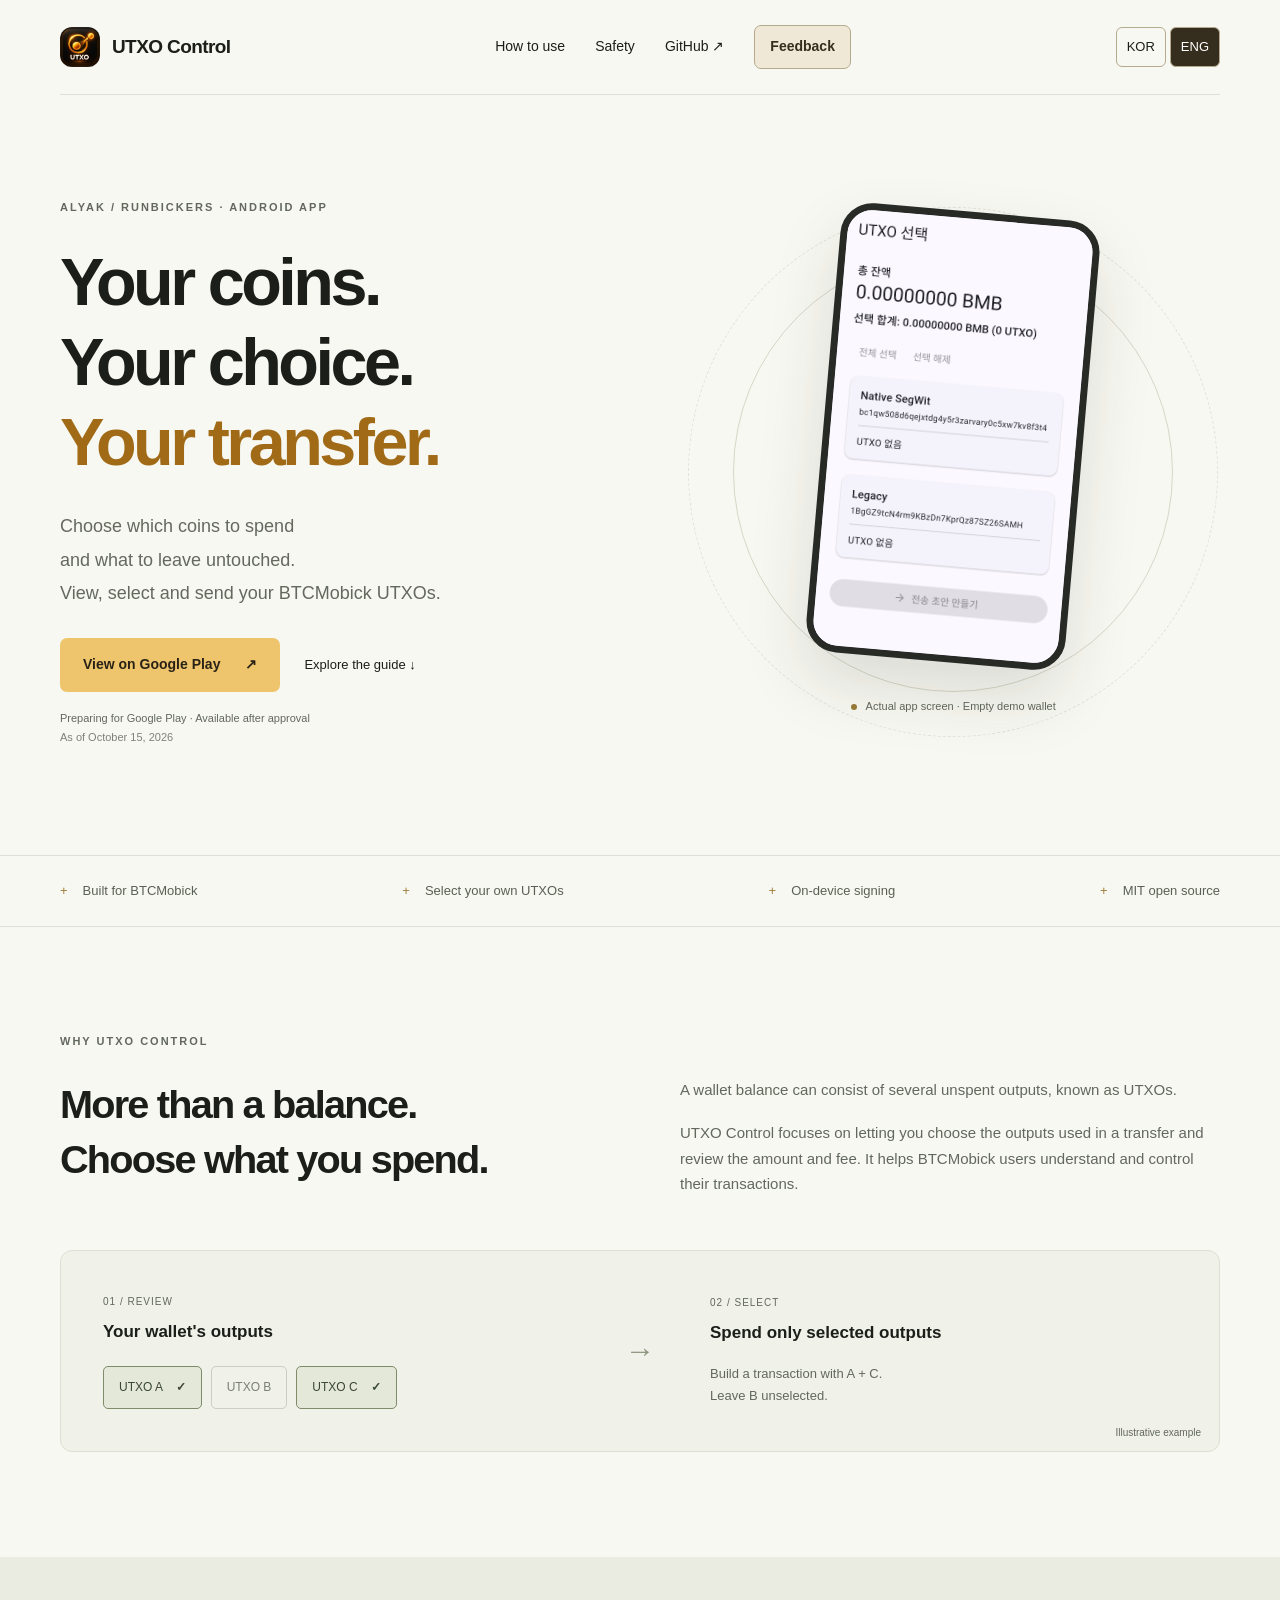
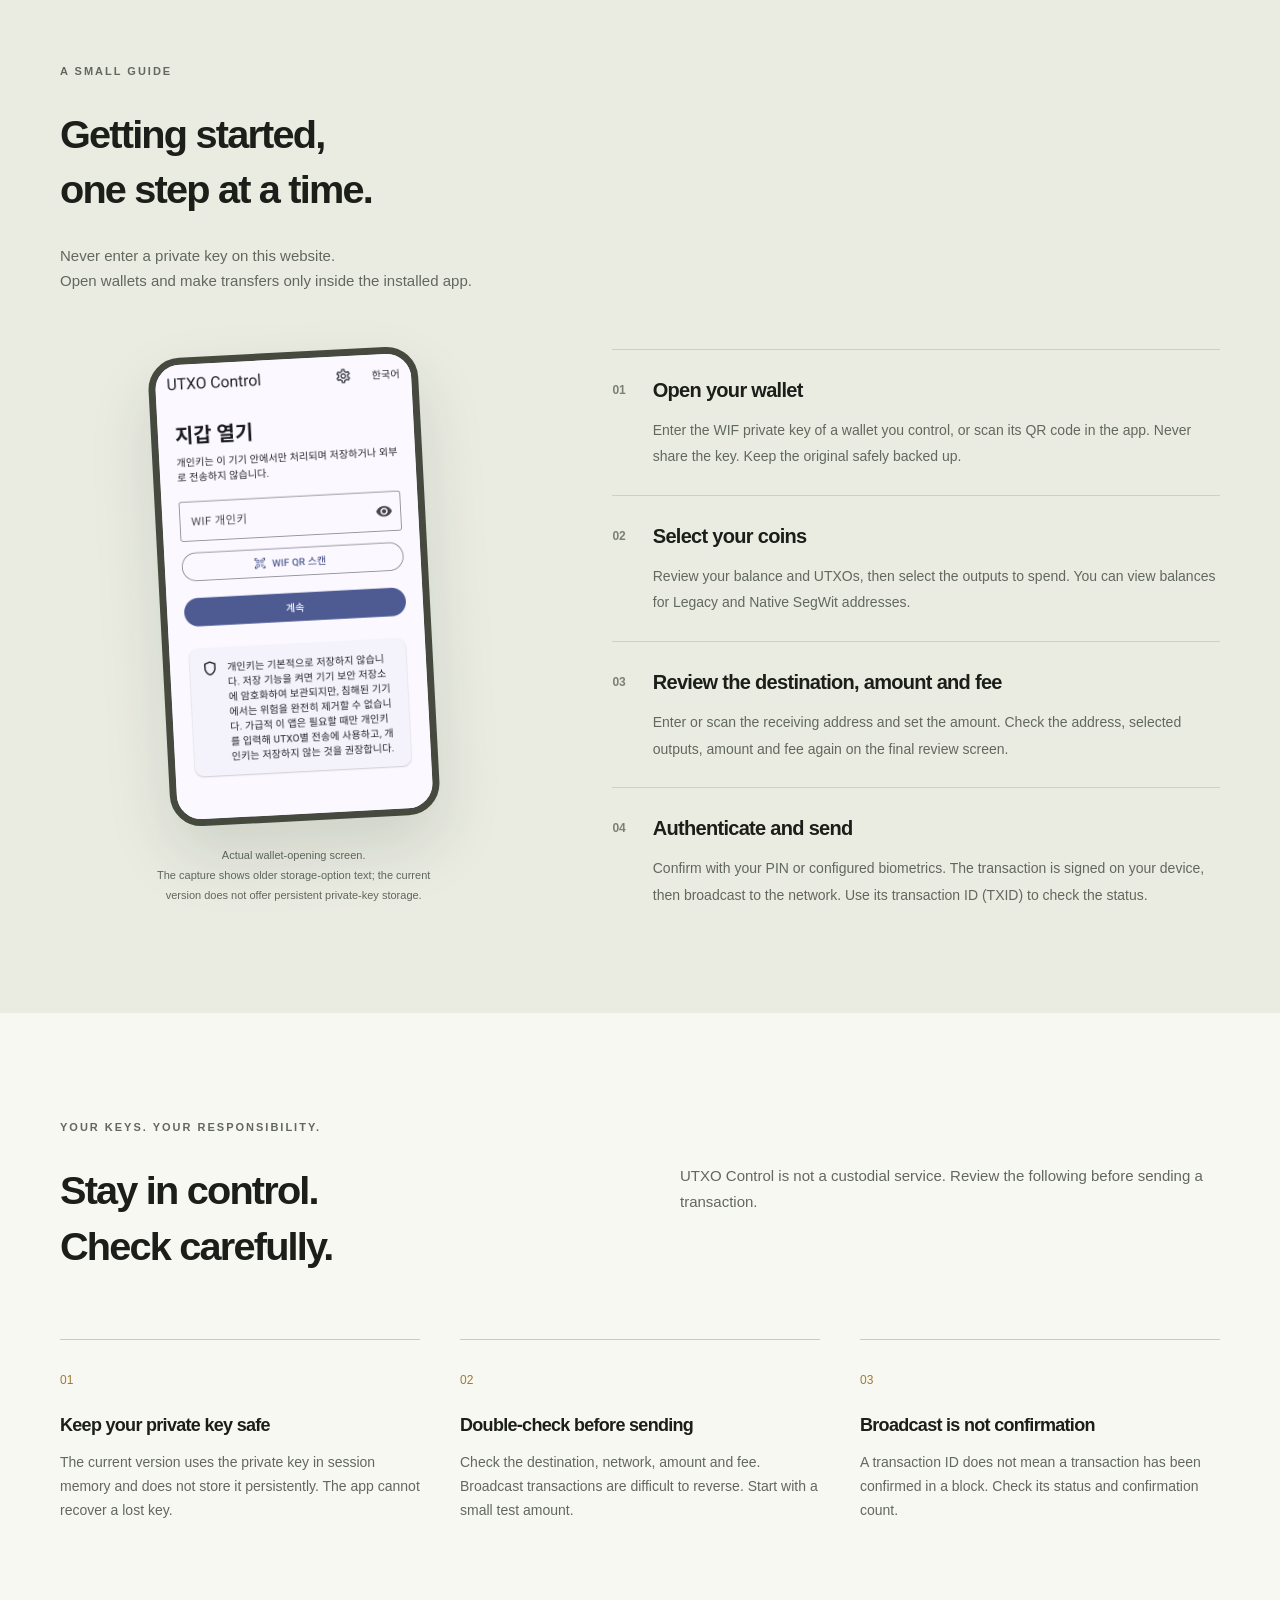
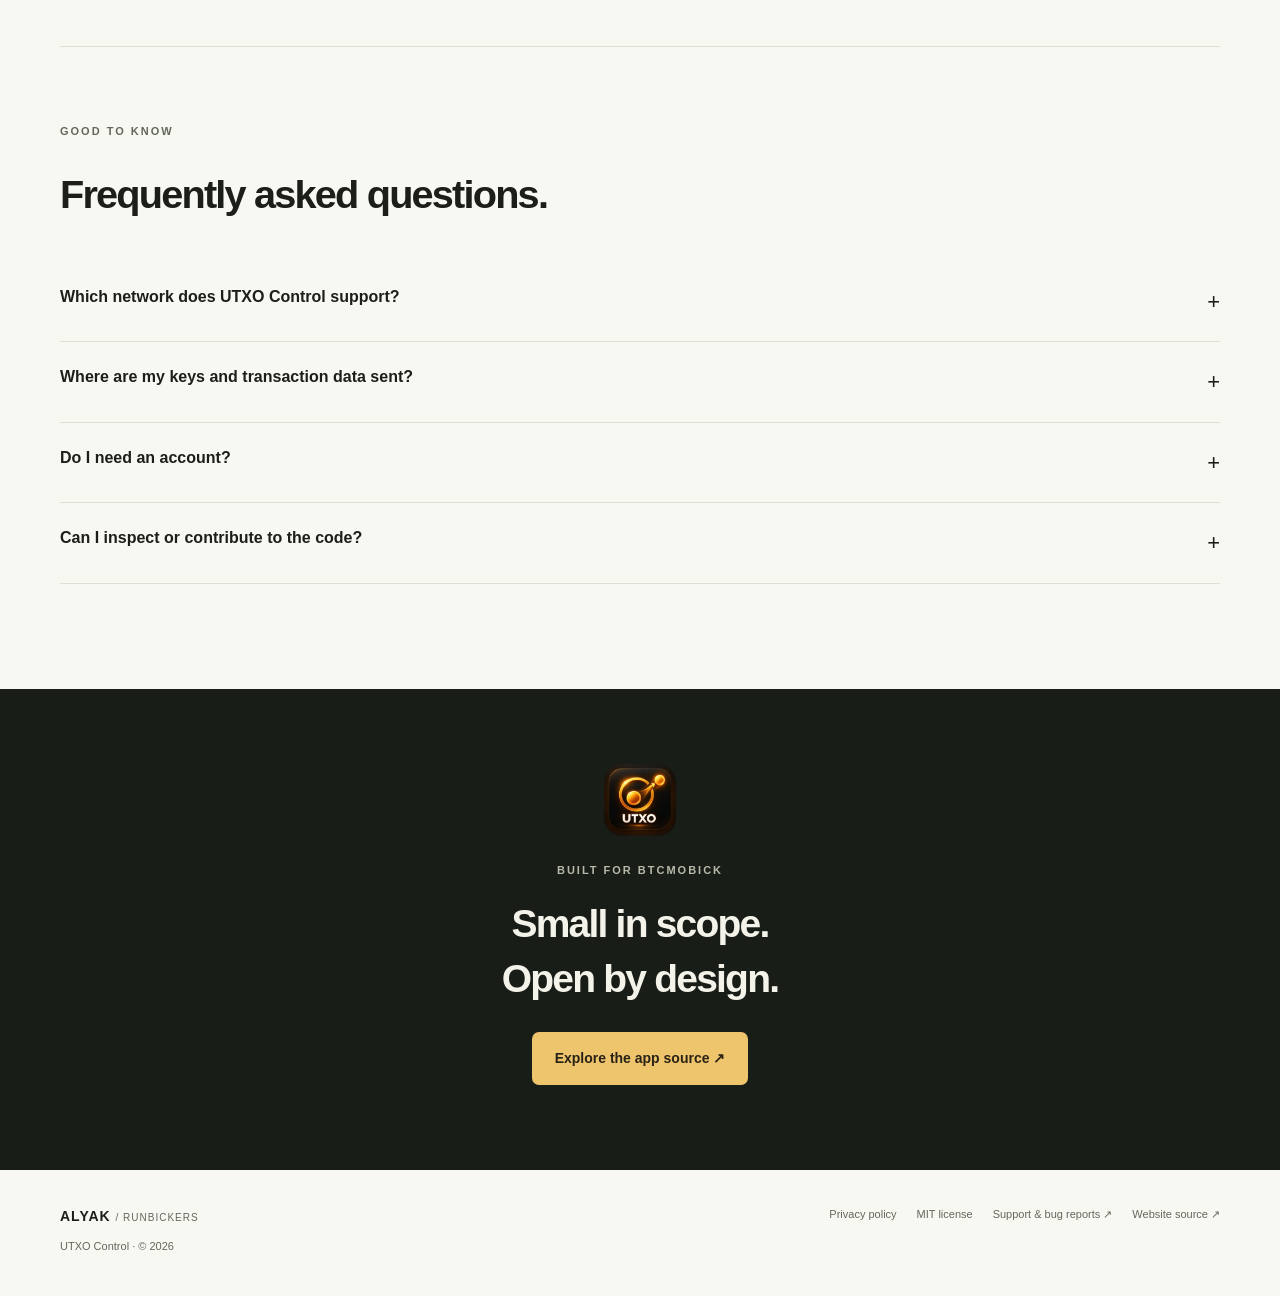
==== en.html @ 976f9835 "Add English guide and Korean English language navigation" ====
<!doctype html>
<html lang="en">
<head>
<meta charset="utf-8"><meta name="viewport" content="width=device-width, initial-scale=1">
<title>UTXO Control — Your coins. Your choice.</title>
<meta name="description" content="An open-source Android app for selecting and sending BTCMobick UTXOs. Explore the app, usage guide and safety information.">
<meta name="theme-color" content="#161713">
<meta property="og:title" content="UTXO Control — Your coins. Your choice."><meta property="og:description" content="Simple, transparent coin control for BTCMobick."><meta property="og:type" content="website"><meta property="og:url" content="https://utxo-control.runbickers.com/en.html"><meta property="og:image" content="https://utxo-control.runbickers.com/assets/icon.png">
<link rel="canonical" href="https://utxo-control.runbickers.com/en.html"><link rel="alternate" hreflang="ko" href="https://utxo-control.runbickers.com/"><link rel="alternate" hreflang="en" href="https://utxo-control.runbickers.com/en.html">
<link rel="icon" href="assets/icon.png"><link rel="stylesheet" href="style.css"><link rel="stylesheet" href="suggest.css">
</head><body>
<a class="skip" href="#main">Skip to content</a>
<header class="header wrap"><a class="brand" href="en.html" aria-label="UTXO Control home"><img src="assets/icon.png" width="40" height="40" alt=""><span>UTXO Control</span></a><nav aria-label="Main navigation"><a href="#guide">How to use</a><a href="#safety">Safety</a><a href="https://github.com/JeongwooShin/BTCMobickCoinControl">GitHub ↗</a><button class="suggest-button" id="suggest-button" type="button">Feedback</button></nav><div class="languages" role="navigation" aria-label="Language"><a href="./" lang="ko">KOR</a><a href="en.html" lang="en" aria-current="page">ENG</a></div></header>
<main id="main">
<section class="hero wrap"><div class="hero-copy"><p class="eyebrow">ALYAK / RUNBICKERS · ANDROID APP</p><h1>Your coins.<br>Your choice.<br><em>Your transfer.</em></h1><p class="lead">Choose which coins to spend<br>and what to leave untouched.<br>View, select and send your BTCMobick UTXOs.</p><div class="actions"><a class="button gold" href="https://play.google.com/store/apps/details?id=com.runbickers.btcmobick_coin_control">View on Google Play <span>↗</span></a><a class="text-link" href="#guide">Explore the guide ↓</a></div><p class="release">Preparing for Google Play · Available after approval <span>As of October 15, 2026</span></p></div><div class="hero-visual"><span class="orbit orbit-one"></span><span class="orbit orbit-two"></span><div class="device"><img src="assets/utxo-selection.png" width="1080" height="1920" alt="Actual Korean app screen showing UTXO selection, balances and Legacy and Native SegWit addresses" fetchpriority="high"></div><p class="visual-caption"><span></span> Actual app screen · Empty demo wallet</p></div></section>
<div class="facts"><div class="wrap fact-row"><span>Built for BTCMobick</span><span>Select your own UTXOs</span><span>On-device signing</span><span>MIT open source</span></div></div>
<section class="intro wrap section" id="about"><p class="eyebrow">WHY UTXO CONTROL</p><div class="split"><h2>More than a balance.<br>Choose what you spend.</h2><div><p>A wallet balance can consist of several unspent outputs, known as UTXOs.</p><p>UTXO Control focuses on letting you choose the outputs used in a transfer and review the amount and fee. It helps BTCMobick users understand and control their transactions.</p></div></div><div class="concept" aria-label="Example of UTXO selection"><div><span class="tiny">01 / REVIEW</span><strong>Your wallet's outputs</strong><div class="coins"><span class="coin chosen">UTXO A <b>✓</b></span><span class="coin">UTXO B</span><span class="coin chosen">UTXO C <b>✓</b></span></div></div><span class="arrow" aria-hidden="true">→</span><div><span class="tiny">02 / SELECT</span><strong>Spend only selected outputs</strong><p>Build a transaction with A + C.<br>Leave B unselected.</p></div><span class="example">Illustrative example</span></div></section>
<section class="guide section" id="guide"><div class="wrap"><p class="eyebrow">A SMALL GUIDE</p><h2>Getting started,<br>one step at a time.</h2><p class="section-intro">Never enter a private key on this website.<br>Open wallets and make transfers only inside the installed app.</p><div class="guide-layout"><figure><div class="device light"><img src="assets/wallet-open.png" width="1080" height="1920" loading="lazy" alt="Actual Korean wallet-opening screen with WIF entry, QR scanner and Continue button"></div><figcaption>Actual wallet-opening screen.<br>The capture shows older storage-option text; the current version does not offer persistent private-key storage.</figcaption></figure><ol class="steps"><li><span>01</span><div><h3>Open your wallet</h3><p>Enter the WIF private key of a wallet you control, or scan its QR code in the app. Never share the key. Keep the original safely backed up.</p></div></li><li><span>02</span><div><h3>Select your coins</h3><p>Review your balance and UTXOs, then select the outputs to spend. You can view balances for Legacy and Native SegWit addresses.</p></div></li><li><span>03</span><div><h3>Review the destination, amount and fee</h3><p>Enter or scan the receiving address and set the amount. Check the address, selected outputs, amount and fee again on the final review screen.</p></div></li><li><span>04</span><div><h3>Authenticate and send</h3><p>Confirm with your PIN or configured biometrics. The transaction is signed on your device, then broadcast to the network. Use its transaction ID (TXID) to check the status.</p></div></li></ol></div></div></section>
<section class="wrap section safety" id="safety"><p class="eyebrow">YOUR KEYS. YOUR RESPONSIBILITY.</p><div class="split"><h2>Stay in control.<br>Check carefully.</h2><p>UTXO Control is not a custodial service. Review the following before sending a transaction.</p></div><div class="safety-grid"><article><span>01</span><h3>Keep your private key safe</h3><p>The current version uses the private key in session memory and does not store it persistently. The app cannot recover a lost key.</p></article><article><span>02</span><h3>Double-check before sending</h3><p>Check the destination, network, amount and fee. Broadcast transactions are difficult to reverse. Start with a small test amount.</p></article><article><span>03</span><h3>Broadcast is not confirmation</h3><p>A transaction ID does not mean a transaction has been confirmed in a block. Check its status and confirmation count.</p></article></div></section>
<section class="faq wrap section"><p class="eyebrow">GOOD TO KNOW</p><h2>Frequently asked questions.</h2><details><summary>Which network does UTXO Control support?</summary><p>It is built for BTCMobick. Do not assume it supports other networks. Similar-looking addresses do not guarantee network compatibility.</p></details><details><summary>Where are my keys and transaction data sent?</summary><p>Signing takes place on your device. The app is designed not to send the private key itself to the lookup server. Balance queries and transaction broadcasting use external network services, which may receive address-related queries and your IP address. See the privacy policy for details.</p></details><details><summary>Do I need an account?</summary><p>No separate service account is required. The app PIN is a local wallet lock, not an account password. Leaving the app during a transfer locks the screen and requires authentication when you return. This website contains no wallet connection, private-key entry, payment form or analytics scripts.</p></details><details><summary>Can I inspect or contribute to the code?</summary><p>Yes. The app source is available on GitHub under the MIT license. Report bugs and suggest improvements through GitHub Issues. Never include private keys, recovery phrases or personal information.</p></details></section>
<section class="closing"><div class="wrap"><img src="assets/icon.png" width="72" height="72" alt="UTXO Control icon" loading="lazy"><p class="eyebrow">BUILT FOR BTCMOBICK</p><h2>Small in scope.<br>Open by design.</h2><a class="button gold" href="https://github.com/JeongwooShin/BTCMobickCoinControl">Explore the app source ↗</a></div></section>
</main><footer class="wrap"><div><strong><a href="https://alyak.runbickers.com/" aria-label="ALYAK brand website">ALYAK</a> <span>/ RUNBICKERS</span></strong><p>UTXO Control · © 2026</p></div><nav aria-label="More information"><a href="https://github.com/JeongwooShin/runbickers.github.io/blob/main/policies/utxo-control-privacy.md">Privacy policy</a><a href="https://github.com/JeongwooShin/BTCMobickCoinControl/blob/main/LICENSE">MIT license</a><a href="https://github.com/JeongwooShin/BTCMobickCoinControl/issues">Support &amp; bug reports ↗</a><a href="https://github.com/JeongwooShin/utxo-control-site">Website source ↗</a></nav></footer><script src="suggest.js" defer></script></body></html>
---- style.css ----
:root{--ink:#1b1e19;--muted:#62685e;--paper:#f8f8f2;--gold:#eec56c;--line:#dedfd5}*{box-sizing:border-box}html{scroll-behavior:smooth;scroll-padding-top:30px}body{margin:0;background:var(--paper);color:var(--ink);font-family:Arial,"Noto Sans KR","Malgun Gothic",sans-serif;line-height:1.7;word-break:keep-all}a{color:inherit;text-decoration:none}a:hover{text-decoration:underline;text-underline-offset:5px}a:focus-visible,summary:focus-visible{outline:3px solid #aa691a;outline-offset:6px}img{display:block;max-width:100%;height:auto}.wrap{width:min(1160px,calc(100% - 64px));margin:auto}.skip{position:absolute;top:-100px;padding:12px;background:white;z-index:5}.skip:focus{top:0}.header{display:flex;justify-content:space-between;align-items:center;padding:25px 0;border-bottom:1px solid var(--line)}.brand{display:flex;align-items:center;gap:12px;font-size:19px;font-weight:750;letter-spacing:-.6px}.brand img{border-radius:12px}.header nav{display:flex;gap:30px;font-size:14px}.hero{display:grid;grid-template-columns:1.12fr 1fr;align-items:center;gap:30px;padding:75px 0 80px;min-height:760px}.eyebrow{font-size:11px;font-weight:700;letter-spacing:2px;margin:0 0 26px;color:var(--muted)}h1{font-size:clamp(48px,5.2vw,72px);line-height:1.2;letter-spacing:-3.5px;margin:0 0 28px}h1 em{font-style:normal;color:#a06a17}.lead{font-size:18px;color:#64695f;line-height:1.85;margin:0 0 28px}.actions{display:flex;flex-wrap:wrap;align-items:center;gap:24px}.button{display:inline-flex;align-items:center;justify-content:space-between;gap:25px;padding:15px 23px;border-radius:7px;font-weight:700;font-size:14px;transition:transform .2s,background .2s}.button:hover{transform:translateY(-2px);text-decoration:none;background:#f7d48a}.gold{background:var(--gold);color:#292216}.text-link{font-size:13px}.release{font-size:11px;color:var(--muted);margin:17px 0 0}.release span{display:block;color:#7e8278}.hero-visual{position:relative;display:flex;flex-direction:column;align-items:center;justify-content:center;min-height:580px;isolation:isolate}.device{width:260px;border:7px solid #282a26;border-radius:32px;overflow:hidden;box-shadow:0 30px 65px #22241a21;background:#f5f0fb}.hero-visual .device{transform:rotate(5deg)}.orbit{position:absolute;border:1px solid #d6d7c8;border-radius:50%;z-index:-1;width:440px;height:440px}.orbit-two{width:530px;height:530px;border-style:dashed;border-color:#e2e2d7}.visual-caption{font-size:11px;margin-top:35px;color:var(--muted)}.visual-caption span{display:inline-block;width:6px;height:6px;border-radius:50%;background:#9a7d39;margin-right:6px}.facts{border-block:1px solid var(--line)}.fact-row{display:flex;justify-content:space-between;padding:24px 0;color:#5a6055;font-size:13px}.fact-row span:before{content:'+';margin-right:15px;color:#9e7d3d}.section{padding:105px 0}h2{font-size:clamp(28px,3.1vw,42px);line-height:1.4;letter-spacing:-1.8px;margin:0 0 25px}h3{font-size:20px;letter-spacing:-.7px;line-height:1.5;margin:0 0 12px}p{margin:0 0 18px}.split{display:grid;grid-template-columns:1fr 1fr;gap:80px}.split p{font-size:15px;color:var(--muted)}.concept{position:relative;display:grid;grid-template-columns:1fr auto 1fr;gap:55px;align-items:center;border:1px solid var(--line);border-radius:12px;padding:42px;margin-top:35px;background:#f0f1e9}.tiny{display:block;font-size:10px;letter-spacing:1px;color:var(--muted);margin-bottom:8px}.concept strong{font-size:17px}.coins{display:flex;gap:9px;margin-top:20px;flex-wrap:wrap}.coin{padding:10px 15px;border:1px solid #cbcec0;border-radius:5px;font-size:12px;color:#797f72}.coin.chosen{background:#e4e8d8;border-color:#7f8b6a;color:#3a4731}.coin b{margin-left:10px}.arrow{font-size:30px;color:#8e967f}.concept p{font-size:13px;margin:15px 0 0;color:var(--muted)}.example{position:absolute;right:18px;bottom:10px;font-size:10px;color:var(--muted)}.guide{background:#eaece2}.section-intro{color:var(--muted);font-size:15px}.guide-layout{display:grid;grid-template-columns:1fr 1.3fr;gap:85px;margin-top:55px;align-items:center}figure{margin:0;display:flex;flex-direction:column;align-items:center}.light{transform:rotate(-3deg);border-color:#45493e;width:270px}figcaption{max-width:300px;font-size:11px;color:var(--muted);text-align:center;margin:25px 0 0;line-height:1.8}.steps{list-style:none;padding:0;margin:0}.steps li{display:flex;gap:27px;padding:25px 0;border-top:1px solid #cdd1c1}.steps li:last-child{padding-bottom:0}.steps li>span{font-size:12px;font-weight:bold;color:#7b826f;padding-top:5px}.steps p{color:var(--muted);font-size:14px;line-height:1.9;margin:0}.safety-grid{display:grid;grid-template-columns:repeat(3,1fr);gap:40px;margin-top:40px}.safety-grid article{border-top:1px solid #c8cbbe;padding-top:25px}.safety-grid article>span{color:#9c7b35;font-size:12px}.safety-grid h3{font-size:18px;margin-top:20px}.safety-grid p{color:var(--muted);font-size:14px}.faq{border-top:1px solid var(--line);padding-top:75px}.faq h2{margin-bottom:40px}details{border-bottom:1px solid var(--line);padding:21px 0}summary{cursor:pointer;font-size:16px;font-weight:650;list-style:none;display:flex;justify-content:space-between;gap:20px}summary:after{content:'+';font-size:22px;font-weight:400}details[open] summary:after{content:'−'}summary::-webkit-details-marker{display:none}details p{max-width:850px;color:var(--muted);font-size:14px;margin:18px 0 0}.closing{background:#191d18;color:#f3f3e9;text-align:center;padding:75px 0 85px}.closing img{border-radius:18px;margin:0 auto 25px}.closing .eyebrow{color:#b6bba9;margin-bottom:18px}.closing h2{font-size:39px}.closing p:not(.eyebrow){font-size:14px;color:#c0c5b8;margin-bottom:25px}footer{display:flex;justify-content:space-between;gap:30px;padding:35px 0 40px;font-size:11px}footer strong{font-size:14px;letter-spacing:1px}footer strong span{font-weight:400;color:var(--muted);font-size:10px}footer p{color:var(--muted);margin:8px 0 0}footer nav{display:flex;gap:20px;flex-wrap:wrap;align-content:start;color:var(--muted)}@media(max-width:900px){.hero{gap:15px}.orbit{width:330px;height:330px}.orbit-two{width:390px;height:390px}.device{width:230px}.split{gap:35px}.guide-layout{gap:40px}.concept{gap:25px;padding:30px}.safety-grid{gap:24px}footer{flex-direction:column}}@media(max-width:640px){.wrap{width:calc(100% - 40px)}.header{padding:20px 0;align-items:center}.brand{font-size:15px;gap:8px}.brand img{width:32px;height:32px}.header nav{gap:15px;font-size:11px}.header nav a:nth-child(2){display:none}.hero{grid-template-columns:1fr;padding:45px 0 35px;gap:25px;min-height:0}h1{font-size:54px;letter-spacing:-2.8px}.eyebrow{font-size:9px;margin-bottom:22px}.lead{font-size:16px}.actions{gap:20px}.release span{display:inline;margin-left:6px}.hero-visual{min-height:495px;overflow:hidden;margin:0 -20px}.hero-visual .device{width:230px}.orbit{width:300px;height:300px}.orbit-two{width:370px;height:370px}.visual-caption{margin-top:25px}.fact-row{display:grid;grid-template-columns:1fr 1fr;gap:15px;font-size:11px;padding:23px 0}.section{padding:65px 0}.split{grid-template-columns:1fr;gap:10px}h2{font-size:30px;letter-spacing:-1.2px}.concept{grid-template-columns:1fr;gap:15px;padding:28px 22px 35px}.arrow{transform:rotate(90deg);justify-self:start;line-height:1}.concept strong{font-size:16px}.guide-layout{grid-template-columns:1fr;gap:35px;margin-top:35px}.steps{order:-1}.steps li{gap:18px;padding:22px 0}.steps h3{font-size:18px}.light{width:235px}.safety-grid{grid-template-columns:1fr;gap:20px;margin-top:20px}.safety-grid h3{margin-top:10px}summary{font-size:14px}.closing h2{font-size:31px}footer nav{gap:13px 20px}.desktop{display:none}}@media(prefers-reduced-motion:reduce){html{scroll-behavior:auto}.button{transition:none}}
---- suggest.css ----
.header nav{align-items:center}
.header{flex-wrap:wrap;gap:16px}.languages{display:flex;gap:4px;align-items:center}.languages a{padding:8px 10px;border:1px solid #b6aa8e;border-radius:6px;text-decoration:none;font-size:13px}.languages a[aria-current=page]{background:#352d1e;color:#fff}.languages a:focus-visible{outline:3px solid #aa691a;outline-offset:3px}
.suggest-button{border:1px solid #b6aa8e;background:#f0e8d7;color:#352d1e;border-radius:7px;padding:9px 15px;font:inherit;font-weight:700;cursor:pointer;white-space:nowrap}
.suggest-button:hover{background:#eec56c}
.suggest-button:focus-visible{outline:3px solid #aa691a;outline-offset:4px}
@media(max-width:640px){.header nav{gap:12px}.header nav a:nth-child(3){display:none}.suggest-button{padding:8px 10px}}
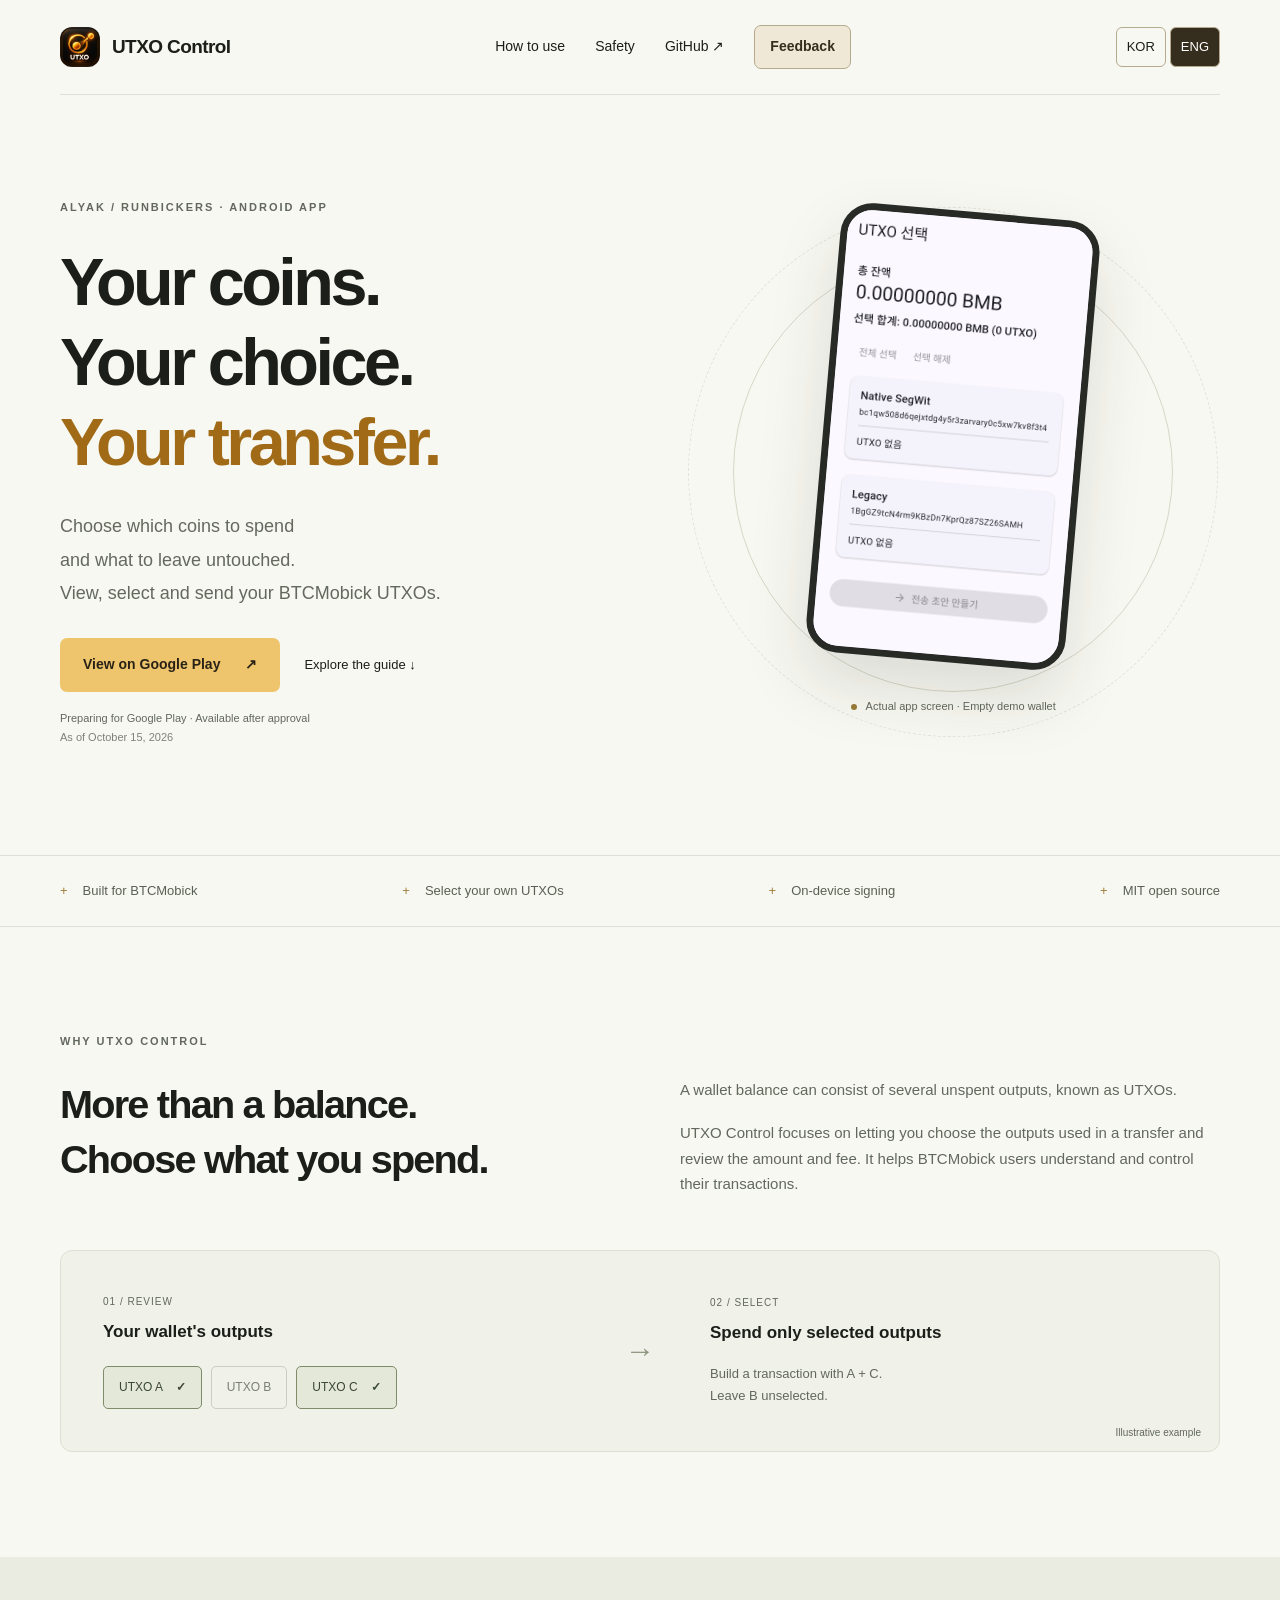
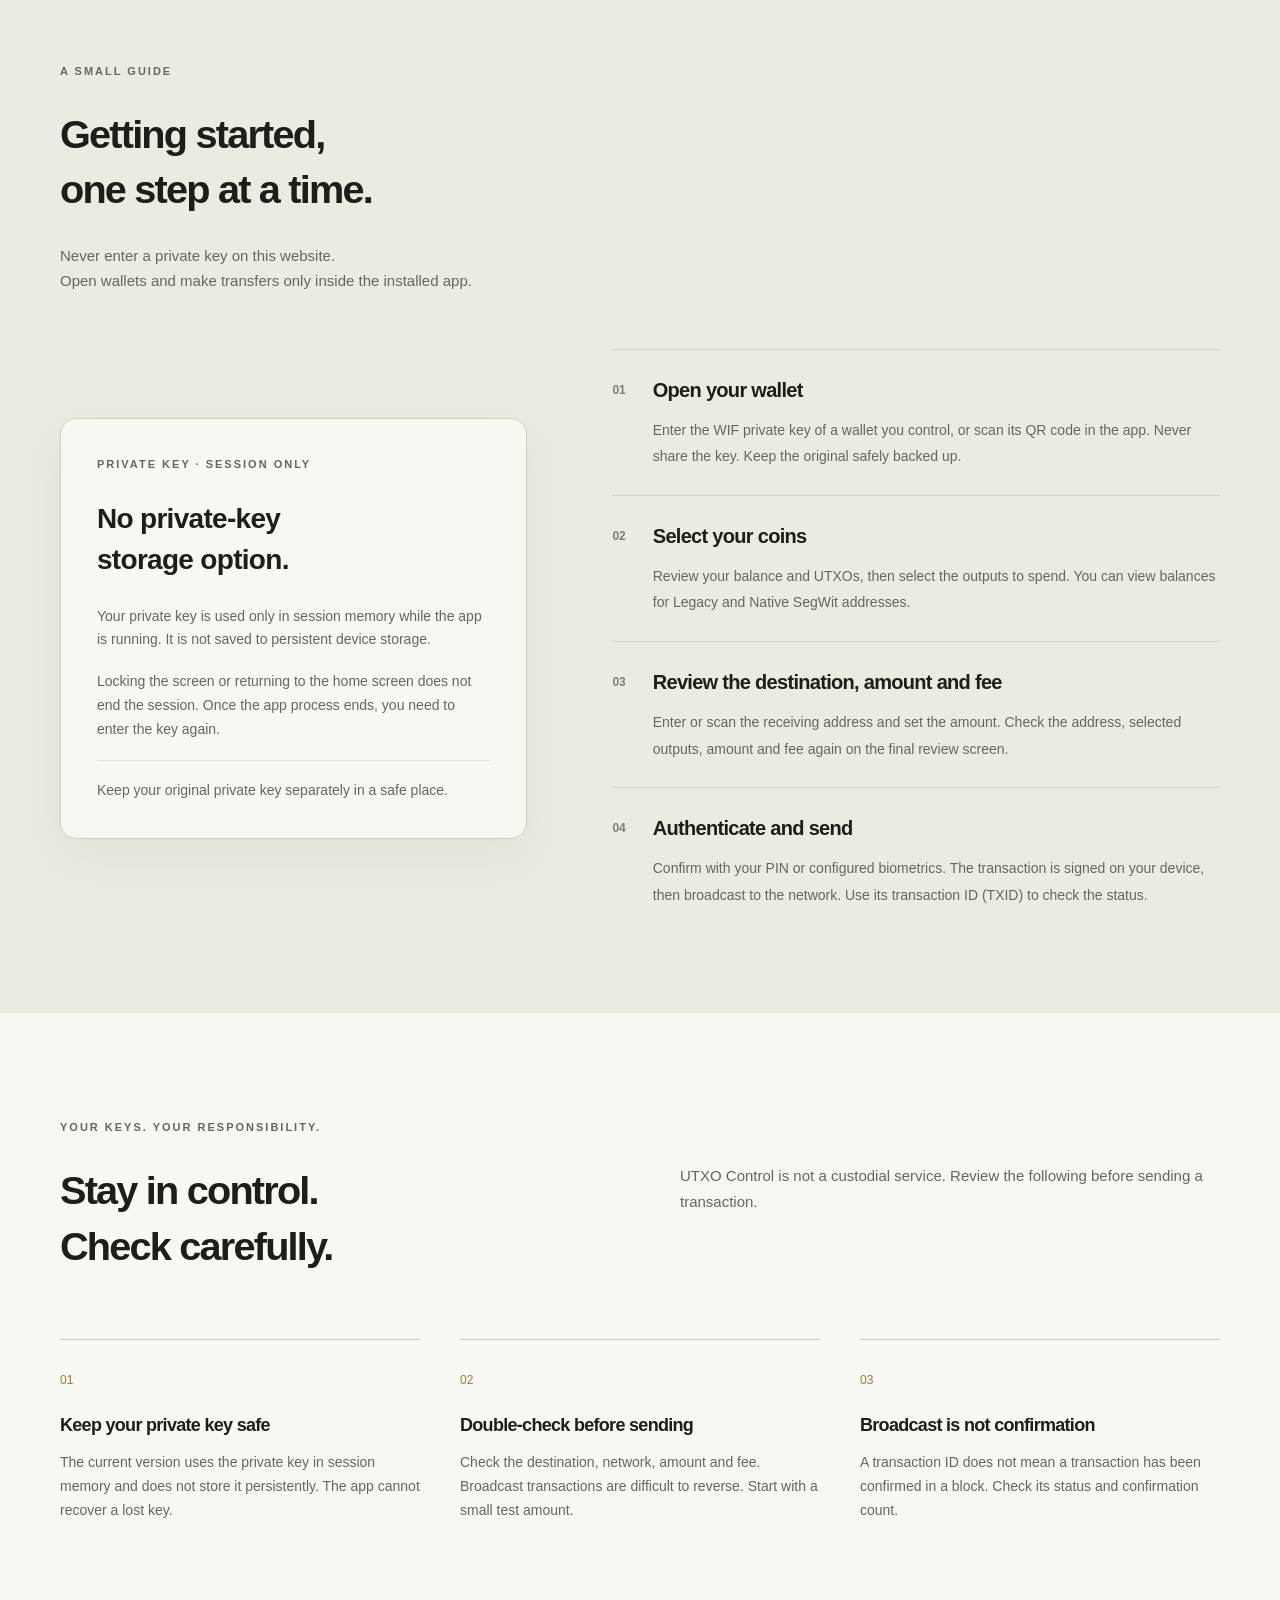
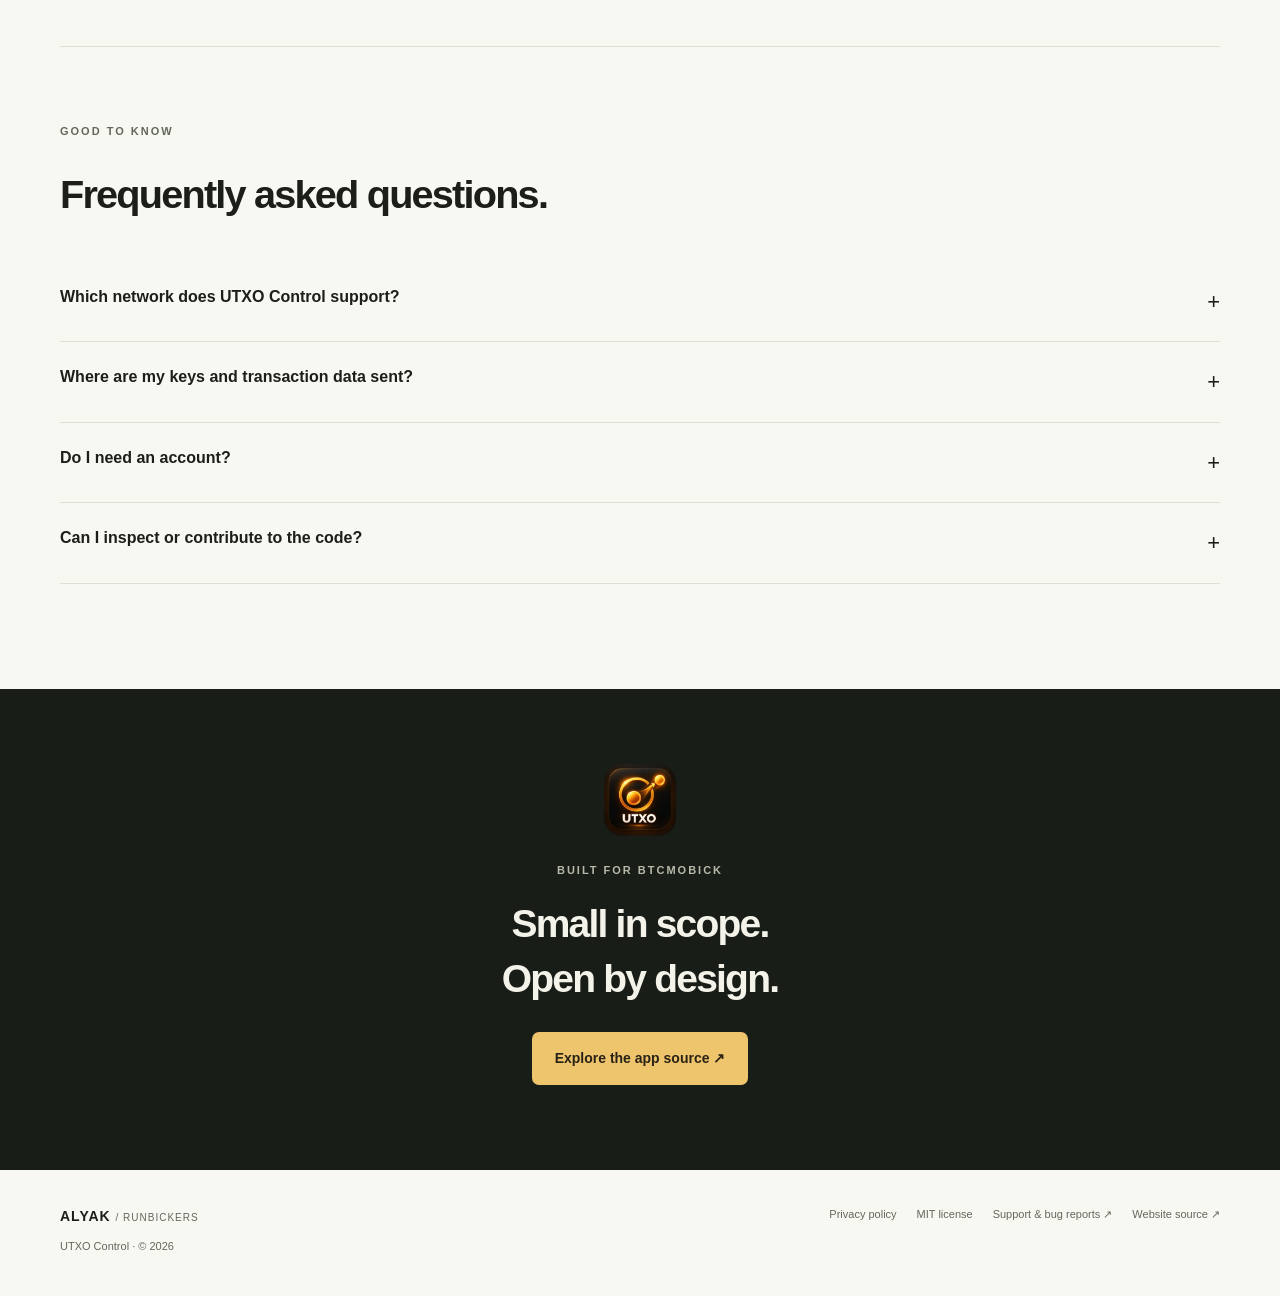
==== commit 0d9fcf6a: "Correct private-key storage guidance in both languages" ====
--- a/en.html
+++ b/en.html
@@ -7,7 +7,7 @@
 <meta name="theme-color" content="#161713">
 <meta property="og:title" content="UTXO Control — Your coins. Your choice."><meta property="og:description" content="Simple, transparent coin control for BTCMobick."><meta property="og:type" content="website"><meta property="og:url" content="https://utxo-control.runbickers.com/en.html"><meta property="og:image" content="https://utxo-control.runbickers.com/assets/icon.png">
 <link rel="canonical" href="https://utxo-control.runbickers.com/en.html"><link rel="alternate" hreflang="ko" href="https://utxo-control.runbickers.com/"><link rel="alternate" hreflang="en" href="https://utxo-control.runbickers.com/en.html">
-<link rel="icon" href="assets/icon.png"><link rel="stylesheet" href="style.css"><link rel="stylesheet" href="suggest.css">
+<link rel="icon" href="assets/icon.png"><link rel="stylesheet" href="style.css"><link rel="stylesheet" href="suggest.css"><link rel="stylesheet" href="key-notice.css">
 </head><body>
 <a class="skip" href="#main">Skip to content</a>
 <header class="header wrap"><a class="brand" href="en.html" aria-label="UTXO Control home"><img src="assets/icon.png" width="40" height="40" alt=""><span>UTXO Control</span></a><nav aria-label="Main navigation"><a href="#guide">How to use</a><a href="#safety">Safety</a><a href="https://github.com/JeongwooShin/BTCMobickCoinControl">GitHub ↗</a><button class="suggest-button" id="suggest-button" type="button">Feedback</button></nav><div class="languages" role="navigation" aria-label="Language"><a href="./" lang="ko">KOR</a><a href="en.html" lang="en" aria-current="page">ENG</a></div></header>
@@ -15,7 +15,7 @@
 <section class="hero wrap"><div class="hero-copy"><p class="eyebrow">ALYAK / RUNBICKERS · ANDROID APP</p><h1>Your coins.<br>Your choice.<br><em>Your transfer.</em></h1><p class="lead">Choose which coins to spend<br>and what to leave untouched.<br>View, select and send your BTCMobick UTXOs.</p><div class="actions"><a class="button gold" href="https://play.google.com/store/apps/details?id=com.runbickers.btcmobick_coin_control">View on Google Play <span>↗</span></a><a class="text-link" href="#guide">Explore the guide ↓</a></div><p class="release">Preparing for Google Play · Available after approval <span>As of October 15, 2026</span></p></div><div class="hero-visual"><span class="orbit orbit-one"></span><span class="orbit orbit-two"></span><div class="device"><img src="assets/utxo-selection.png" width="1080" height="1920" alt="Actual Korean app screen showing UTXO selection, balances and Legacy and Native SegWit addresses" fetchpriority="high"></div><p class="visual-caption"><span></span> Actual app screen · Empty demo wallet</p></div></section>
 <div class="facts"><div class="wrap fact-row"><span>Built for BTCMobick</span><span>Select your own UTXOs</span><span>On-device signing</span><span>MIT open source</span></div></div>
 <section class="intro wrap section" id="about"><p class="eyebrow">WHY UTXO CONTROL</p><div class="split"><h2>More than a balance.<br>Choose what you spend.</h2><div><p>A wallet balance can consist of several unspent outputs, known as UTXOs.</p><p>UTXO Control focuses on letting you choose the outputs used in a transfer and review the amount and fee. It helps BTCMobick users understand and control their transactions.</p></div></div><div class="concept" aria-label="Example of UTXO selection"><div><span class="tiny">01 / REVIEW</span><strong>Your wallet's outputs</strong><div class="coins"><span class="coin chosen">UTXO A <b>✓</b></span><span class="coin">UTXO B</span><span class="coin chosen">UTXO C <b>✓</b></span></div></div><span class="arrow" aria-hidden="true">→</span><div><span class="tiny">02 / SELECT</span><strong>Spend only selected outputs</strong><p>Build a transaction with A + C.<br>Leave B unselected.</p></div><span class="example">Illustrative example</span></div></section>
-<section class="guide section" id="guide"><div class="wrap"><p class="eyebrow">A SMALL GUIDE</p><h2>Getting started,<br>one step at a time.</h2><p class="section-intro">Never enter a private key on this website.<br>Open wallets and make transfers only inside the installed app.</p><div class="guide-layout"><figure><div class="device light"><img src="assets/wallet-open.png" width="1080" height="1920" loading="lazy" alt="Actual Korean wallet-opening screen with WIF entry, QR scanner and Continue button"></div><figcaption>Actual wallet-opening screen.<br>The capture shows older storage-option text; the current version does not offer persistent private-key storage.</figcaption></figure><ol class="steps"><li><span>01</span><div><h3>Open your wallet</h3><p>Enter the WIF private key of a wallet you control, or scan its QR code in the app. Never share the key. Keep the original safely backed up.</p></div></li><li><span>02</span><div><h3>Select your coins</h3><p>Review your balance and UTXOs, then select the outputs to spend. You can view balances for Legacy and Native SegWit addresses.</p></div></li><li><span>03</span><div><h3>Review the destination, amount and fee</h3><p>Enter or scan the receiving address and set the amount. Check the address, selected outputs, amount and fee again on the final review screen.</p></div></li><li><span>04</span><div><h3>Authenticate and send</h3><p>Confirm with your PIN or configured biometrics. The transaction is signed on your device, then broadcast to the network. Use its transaction ID (TXID) to check the status.</p></div></li></ol></div></div></section>
+<section class="guide section" id="guide"><div class="wrap"><p class="eyebrow">A SMALL GUIDE</p><h2>Getting started,<br>one step at a time.</h2><p class="section-intro">Never enter a private key on this website.<br>Open wallets and make transfers only inside the installed app.</p><div class="guide-layout"><aside class="key-notice" aria-labelledby="key-notice-title"><p class="eyebrow">PRIVATE KEY · SESSION ONLY</p><h3 id="key-notice-title">No private-key<br>storage option.</h3><p>Your private key is used only in session memory while the app is running. It is not saved to persistent device storage.</p><p>Locking the screen or returning to the home screen does not end the session. Once the app process ends, you need to enter the key again.</p><p class="key-reminder">Keep your original private key separately in a safe place.</p></aside><ol class="steps"><li><span>01</span><div><h3>Open your wallet</h3><p>Enter the WIF private key of a wallet you control, or scan its QR code in the app. Never share the key. Keep the original safely backed up.</p></div></li><li><span>02</span><div><h3>Select your coins</h3><p>Review your balance and UTXOs, then select the outputs to spend. You can view balances for Legacy and Native SegWit addresses.</p></div></li><li><span>03</span><div><h3>Review the destination, amount and fee</h3><p>Enter or scan the receiving address and set the amount. Check the address, selected outputs, amount and fee again on the final review screen.</p></div></li><li><span>04</span><div><h3>Authenticate and send</h3><p>Confirm with your PIN or configured biometrics. The transaction is signed on your device, then broadcast to the network. Use its transaction ID (TXID) to check the status.</p></div></li></ol></div></div></section>
 <section class="wrap section safety" id="safety"><p class="eyebrow">YOUR KEYS. YOUR RESPONSIBILITY.</p><div class="split"><h2>Stay in control.<br>Check carefully.</h2><p>UTXO Control is not a custodial service. Review the following before sending a transaction.</p></div><div class="safety-grid"><article><span>01</span><h3>Keep your private key safe</h3><p>The current version uses the private key in session memory and does not store it persistently. The app cannot recover a lost key.</p></article><article><span>02</span><h3>Double-check before sending</h3><p>Check the destination, network, amount and fee. Broadcast transactions are difficult to reverse. Start with a small test amount.</p></article><article><span>03</span><h3>Broadcast is not confirmation</h3><p>A transaction ID does not mean a transaction has been confirmed in a block. Check its status and confirmation count.</p></article></div></section>
 <section class="faq wrap section"><p class="eyebrow">GOOD TO KNOW</p><h2>Frequently asked questions.</h2><details><summary>Which network does UTXO Control support?</summary><p>It is built for BTCMobick. Do not assume it supports other networks. Similar-looking addresses do not guarantee network compatibility.</p></details><details><summary>Where are my keys and transaction data sent?</summary><p>Signing takes place on your device. The app is designed not to send the private key itself to the lookup server. Balance queries and transaction broadcasting use external network services, which may receive address-related queries and your IP address. See the privacy policy for details.</p></details><details><summary>Do I need an account?</summary><p>No separate service account is required. The app PIN is a local wallet lock, not an account password. Leaving the app during a transfer locks the screen and requires authentication when you return. This website contains no wallet connection, private-key entry, payment form or analytics scripts.</p></details><details><summary>Can I inspect or contribute to the code?</summary><p>Yes. The app source is available on GitHub under the MIT license. Report bugs and suggest improvements through GitHub Issues. Never include private keys, recovery phrases or personal information.</p></details></section>
 <section class="closing"><div class="wrap"><img src="assets/icon.png" width="72" height="72" alt="UTXO Control icon" loading="lazy"><p class="eyebrow">BUILT FOR BTCMOBICK</p><h2>Small in scope.<br>Open by design.</h2><a class="button gold" href="https://github.com/JeongwooShin/BTCMobickCoinControl">Explore the app source ↗</a></div></section>
--- a/key-notice.css
+++ b/key-notice.css
@@ -0,0 +1,5 @@
+.key-notice{padding:36px;border:1px solid #cdd1c1;border-radius:16px;background:#f8f8f2;box-shadow:0 18px 40px #22241a0c}
+.key-notice h3{font-size:28px;line-height:1.45;margin-bottom:24px}
+.key-notice p:not(.eyebrow){font-size:14px;color:var(--muted)}
+.key-notice .key-reminder{border-top:1px solid var(--line);padding-top:18px;margin-bottom:0}
+@media(max-width:640px){.key-notice{padding:26px}.key-notice h3{font-size:24px}}
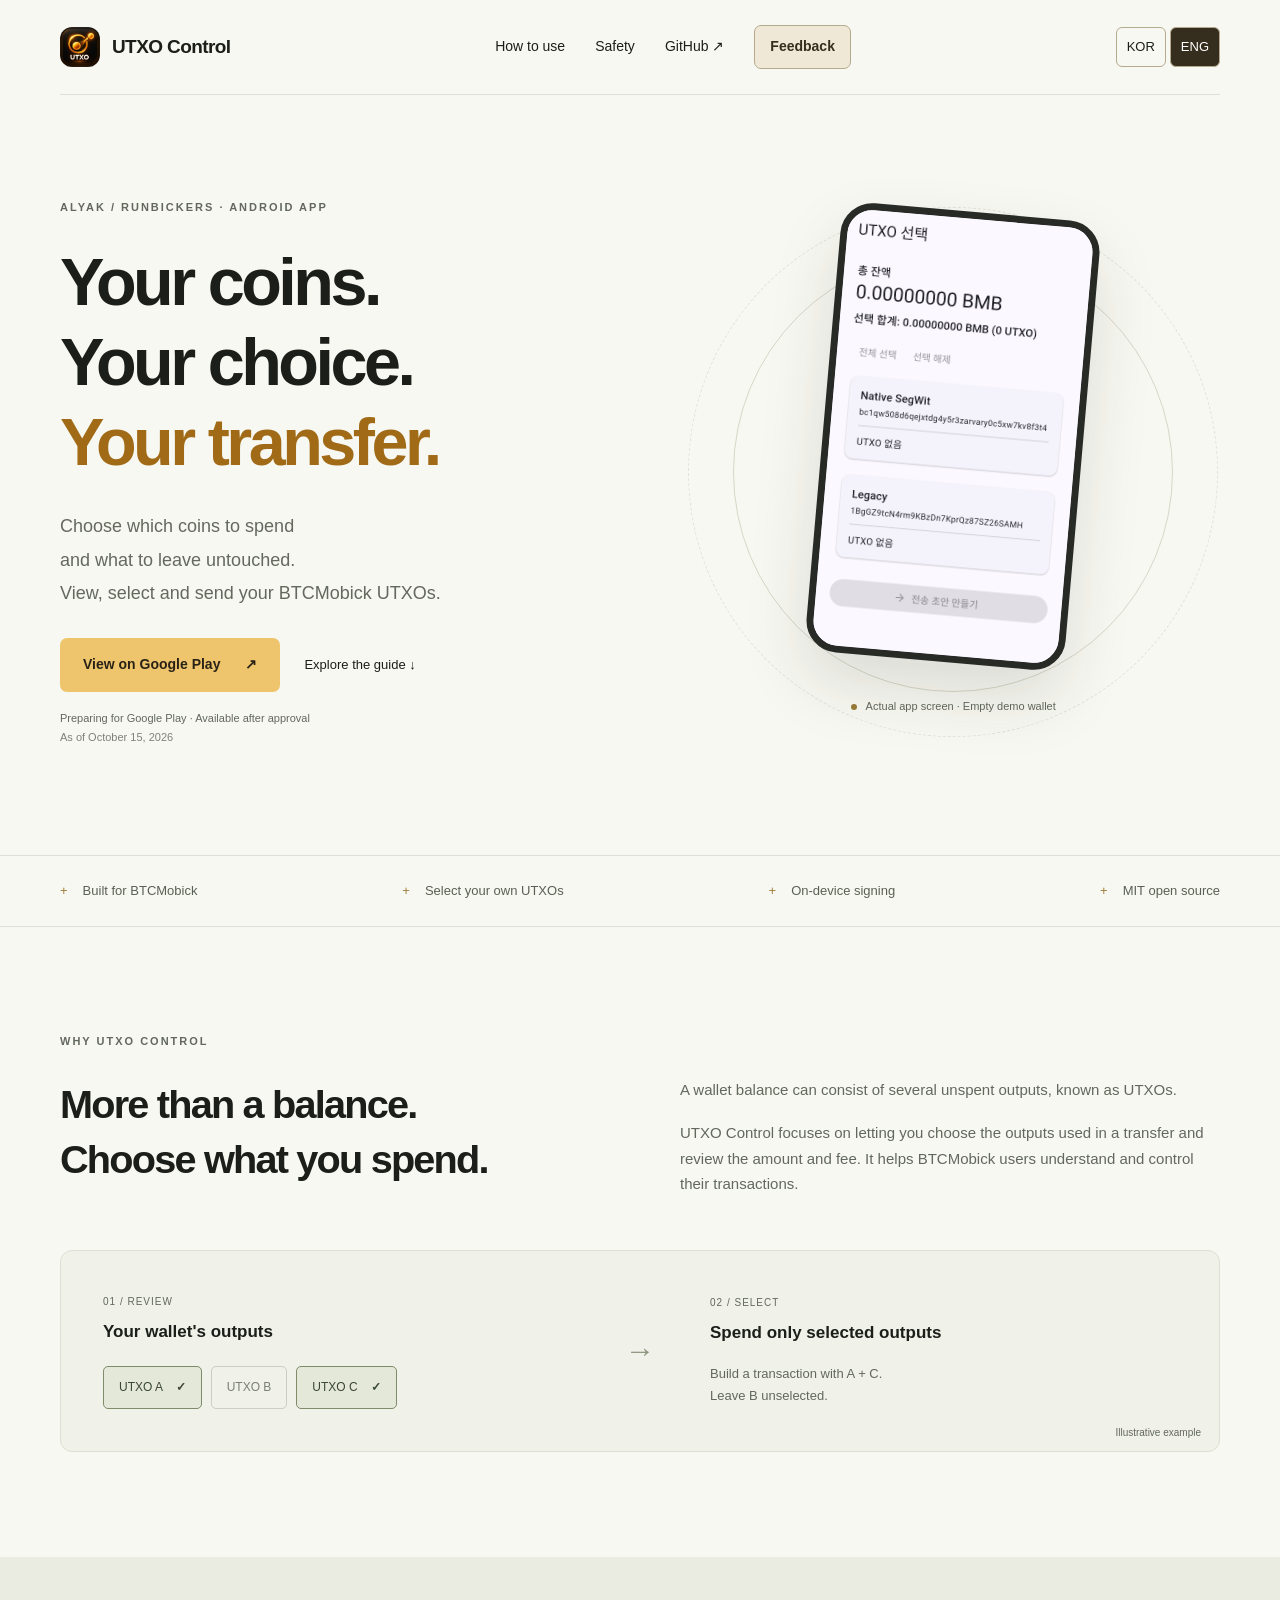
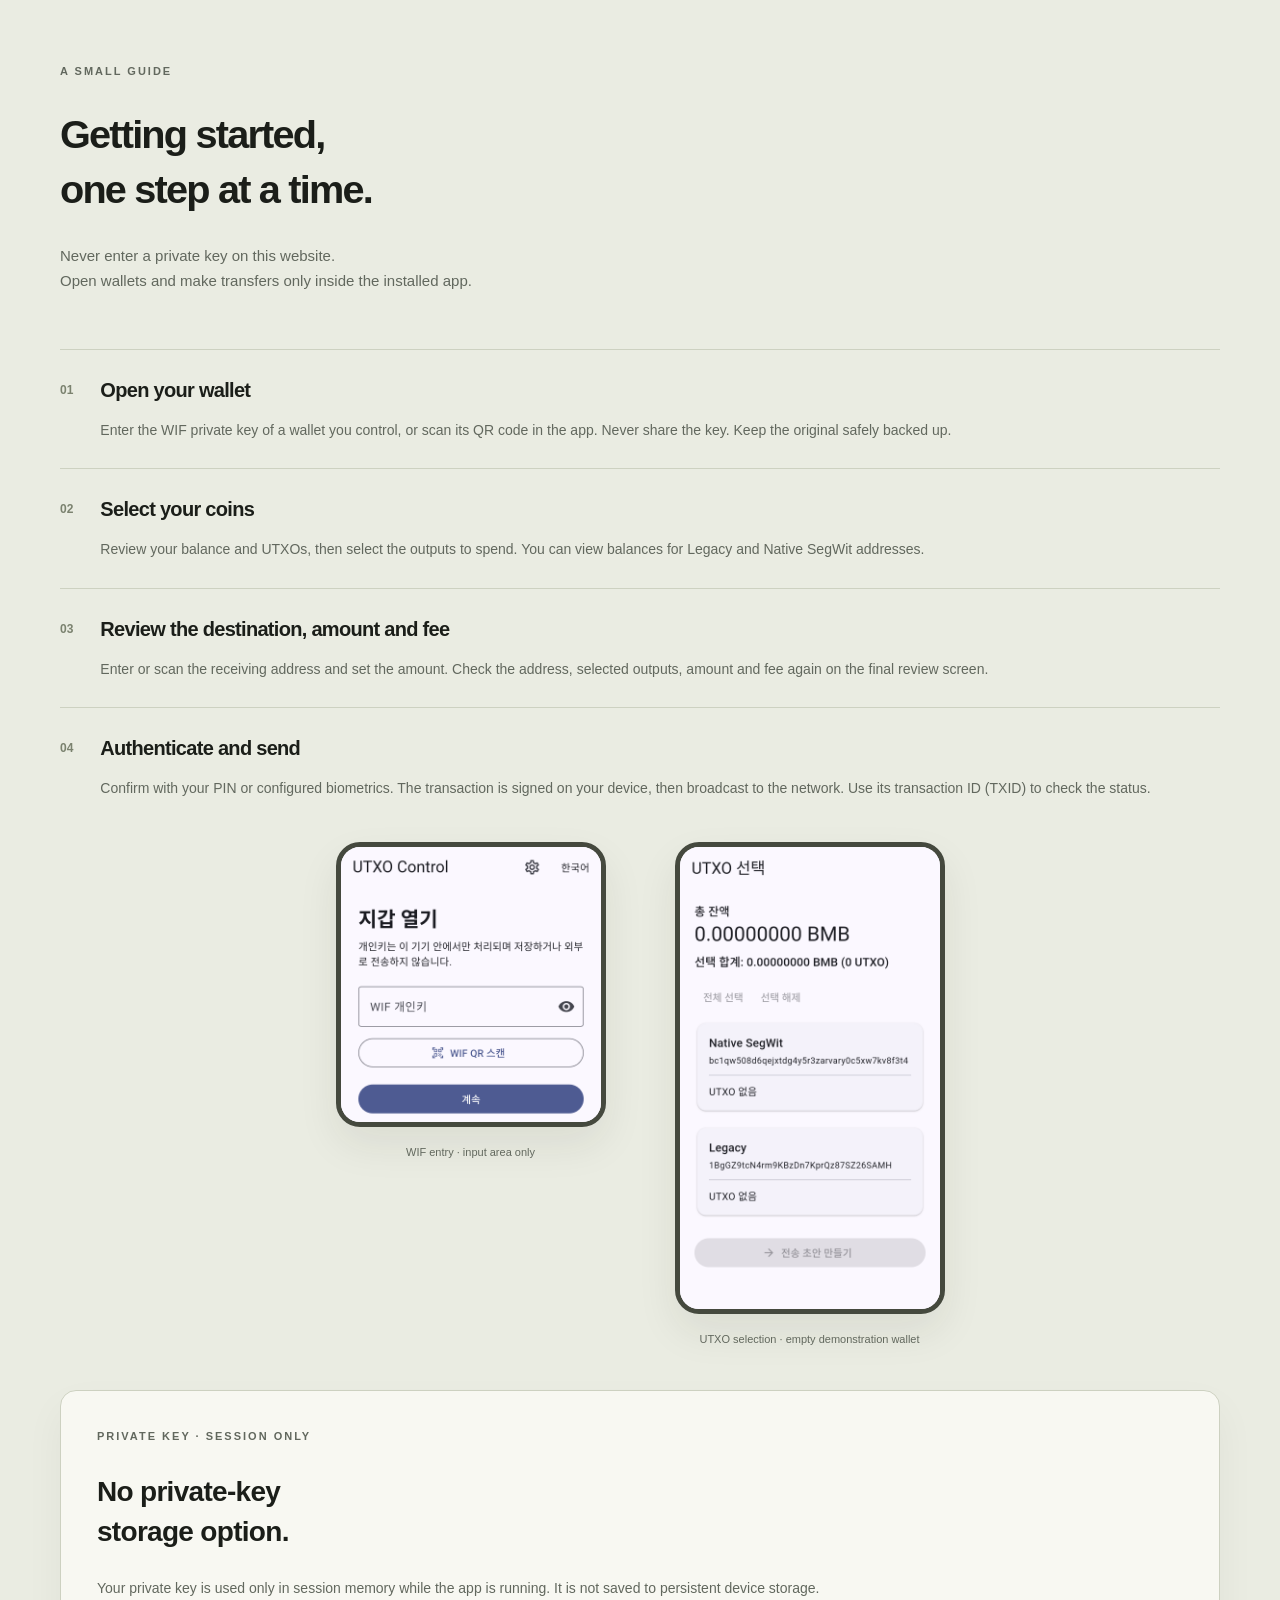
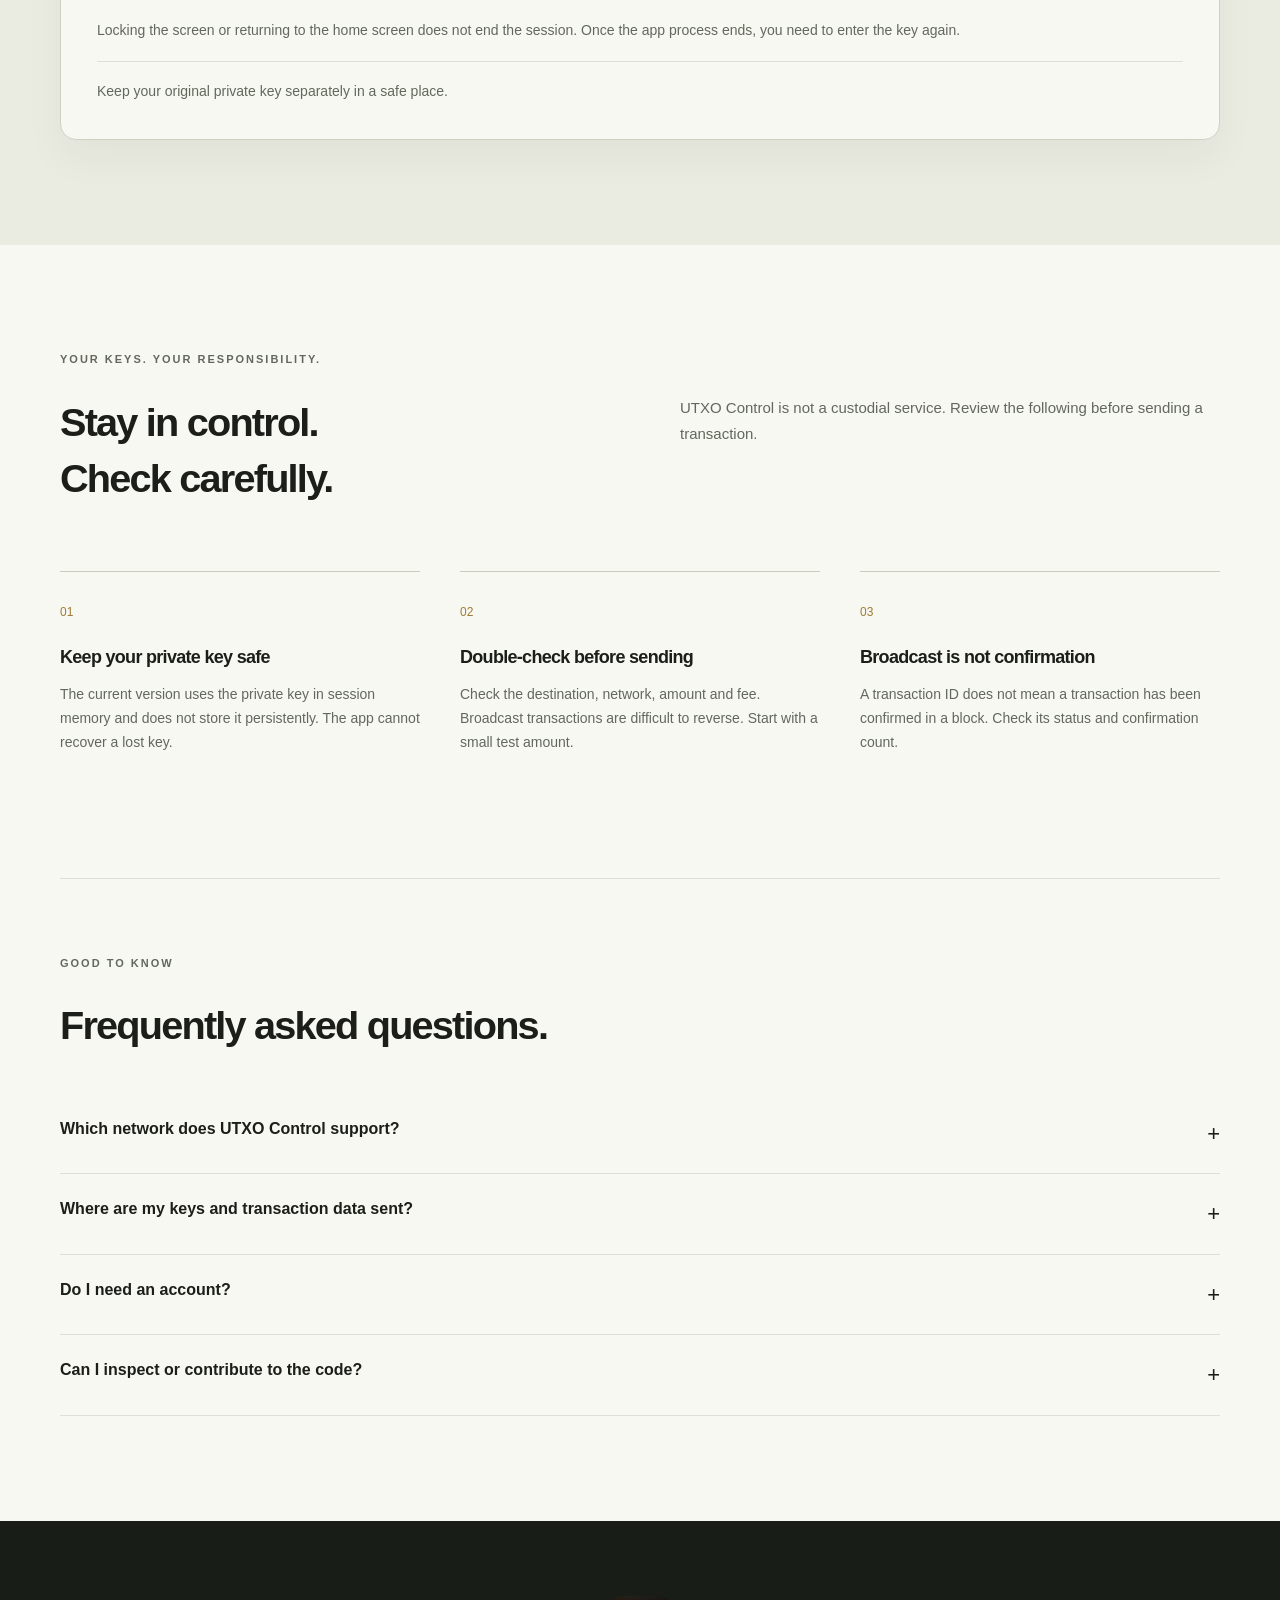
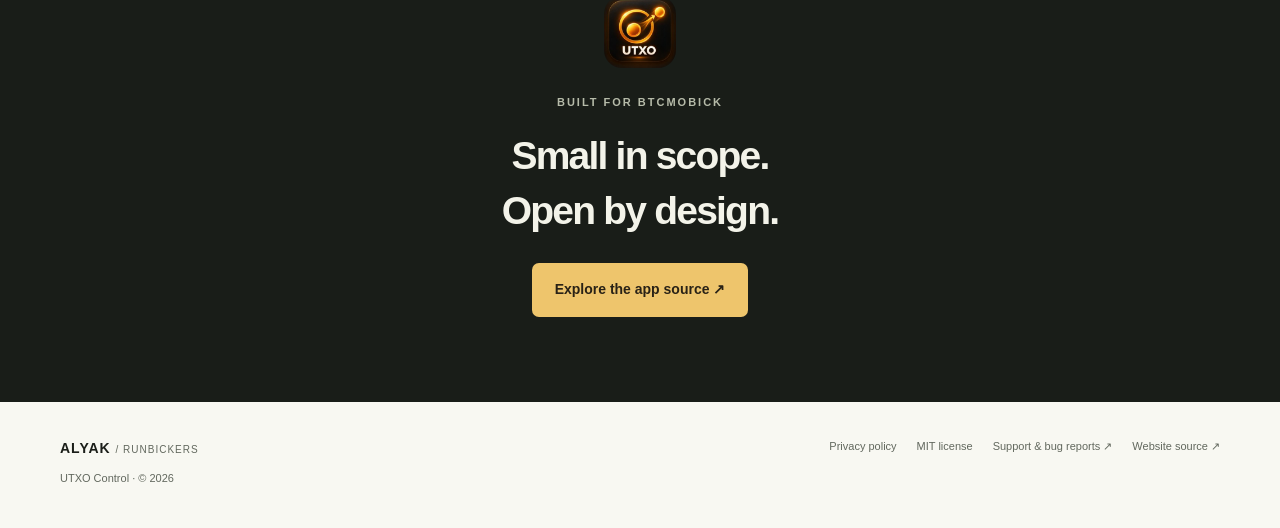
==== commit e206a892: "Place wallet screenshots between steps and key notice" ====
--- a/en.html
+++ b/en.html
@@ -15,7 +15,7 @@
 <section class="hero wrap"><div class="hero-copy"><p class="eyebrow">ALYAK / RUNBICKERS · ANDROID APP</p><h1>Your coins.<br>Your choice.<br><em>Your transfer.</em></h1><p class="lead">Choose which coins to spend<br>and what to leave untouched.<br>View, select and send your BTCMobick UTXOs.</p><div class="actions"><a class="button gold" href="https://play.google.com/store/apps/details?id=com.runbickers.btcmobick_coin_control">View on Google Play <span>↗</span></a><a class="text-link" href="#guide">Explore the guide ↓</a></div><p class="release">Preparing for Google Play · Available after approval <span>As of October 15, 2026</span></p></div><div class="hero-visual"><span class="orbit orbit-one"></span><span class="orbit orbit-two"></span><div class="device"><img src="assets/utxo-selection.png" width="1080" height="1920" alt="Actual Korean app screen showing UTXO selection, balances and Legacy and Native SegWit addresses" fetchpriority="high"></div><p class="visual-caption"><span></span> Actual app screen · Empty demo wallet</p></div></section>
 <div class="facts"><div class="wrap fact-row"><span>Built for BTCMobick</span><span>Select your own UTXOs</span><span>On-device signing</span><span>MIT open source</span></div></div>
 <section class="intro wrap section" id="about"><p class="eyebrow">WHY UTXO CONTROL</p><div class="split"><h2>More than a balance.<br>Choose what you spend.</h2><div><p>A wallet balance can consist of several unspent outputs, known as UTXOs.</p><p>UTXO Control focuses on letting you choose the outputs used in a transfer and review the amount and fee. It helps BTCMobick users understand and control their transactions.</p></div></div><div class="concept" aria-label="Example of UTXO selection"><div><span class="tiny">01 / REVIEW</span><strong>Your wallet's outputs</strong><div class="coins"><span class="coin chosen">UTXO A <b>✓</b></span><span class="coin">UTXO B</span><span class="coin chosen">UTXO C <b>✓</b></span></div></div><span class="arrow" aria-hidden="true">→</span><div><span class="tiny">02 / SELECT</span><strong>Spend only selected outputs</strong><p>Build a transaction with A + C.<br>Leave B unselected.</p></div><span class="example">Illustrative example</span></div></section>
-<section class="guide section" id="guide"><div class="wrap"><p class="eyebrow">A SMALL GUIDE</p><h2>Getting started,<br>one step at a time.</h2><p class="section-intro">Never enter a private key on this website.<br>Open wallets and make transfers only inside the installed app.</p><div class="guide-layout"><aside class="key-notice" aria-labelledby="key-notice-title"><p class="eyebrow">PRIVATE KEY · SESSION ONLY</p><h3 id="key-notice-title">No private-key<br>storage option.</h3><p>Your private key is used only in session memory while the app is running. It is not saved to persistent device storage.</p><p>Locking the screen or returning to the home screen does not end the session. Once the app process ends, you need to enter the key again.</p><p class="key-reminder">Keep your original private key separately in a safe place.</p></aside><ol class="steps"><li><span>01</span><div><h3>Open your wallet</h3><p>Enter the WIF private key of a wallet you control, or scan its QR code in the app. Never share the key. Keep the original safely backed up.</p></div></li><li><span>02</span><div><h3>Select your coins</h3><p>Review your balance and UTXOs, then select the outputs to spend. You can view balances for Legacy and Native SegWit addresses.</p></div></li><li><span>03</span><div><h3>Review the destination, amount and fee</h3><p>Enter or scan the receiving address and set the amount. Check the address, selected outputs, amount and fee again on the final review screen.</p></div></li><li><span>04</span><div><h3>Authenticate and send</h3><p>Confirm with your PIN or configured biometrics. The transaction is signed on your device, then broadcast to the network. Use its transaction ID (TXID) to check the status.</p></div></li></ol></div></div></section>
+<section class="guide section" id="guide"><div class="wrap"><p class="eyebrow">A SMALL GUIDE</p><h2>Getting started,<br>one step at a time.</h2><p class="section-intro">Never enter a private key on this website.<br>Open wallets and make transfers only inside the installed app.</p><div class="guide-layout"><ol class="steps"><li><span>01</span><div><h3>Open your wallet</h3><p>Enter the WIF private key of a wallet you control, or scan its QR code in the app. Never share the key. Keep the original safely backed up.</p></div></li><li><span>02</span><div><h3>Select your coins</h3><p>Review your balance and UTXOs, then select the outputs to spend. You can view balances for Legacy and Native SegWit addresses.</p></div></li><li><span>03</span><div><h3>Review the destination, amount and fee</h3><p>Enter or scan the receiving address and set the amount. Check the address, selected outputs, amount and fee again on the final review screen.</p></div></li><li><span>04</span><div><h3>Authenticate and send</h3><p>Confirm with your PIN or configured biometrics. The transaction is signed on your device, then broadcast to the network. Use its transaction ID (TXID) to check the status.</p></div></li></ol><div class="guide-screens" aria-label="App screen examples"><figure><div class="screen-frame wif-crop"><img src="assets/wallet-open.png" width="1080" height="1920" loading="lazy" alt="WIF private-key entry, QR scan and Continue button"></div><figcaption>WIF entry · input area only</figcaption></figure><figure><div class="screen-frame"><img src="assets/utxo-selection.png" width="1080" height="1920" loading="lazy" alt="UTXO selection: Legacy and Native SegWit lists"></div><figcaption>UTXO selection · empty demonstration wallet</figcaption></figure></div><aside class="key-notice" aria-labelledby="key-notice-title"><p class="eyebrow">PRIVATE KEY · SESSION ONLY</p><h3 id="key-notice-title">No private-key<br>storage option.</h3><p>Your private key is used only in session memory while the app is running. It is not saved to persistent device storage.</p><p>Locking the screen or returning to the home screen does not end the session. Once the app process ends, you need to enter the key again.</p><p class="key-reminder">Keep your original private key separately in a safe place.</p></aside></div></div></section>
 <section class="wrap section safety" id="safety"><p class="eyebrow">YOUR KEYS. YOUR RESPONSIBILITY.</p><div class="split"><h2>Stay in control.<br>Check carefully.</h2><p>UTXO Control is not a custodial service. Review the following before sending a transaction.</p></div><div class="safety-grid"><article><span>01</span><h3>Keep your private key safe</h3><p>The current version uses the private key in session memory and does not store it persistently. The app cannot recover a lost key.</p></article><article><span>02</span><h3>Double-check before sending</h3><p>Check the destination, network, amount and fee. Broadcast transactions are difficult to reverse. Start with a small test amount.</p></article><article><span>03</span><h3>Broadcast is not confirmation</h3><p>A transaction ID does not mean a transaction has been confirmed in a block. Check its status and confirmation count.</p></article></div></section>
 <section class="faq wrap section"><p class="eyebrow">GOOD TO KNOW</p><h2>Frequently asked questions.</h2><details><summary>Which network does UTXO Control support?</summary><p>It is built for BTCMobick. Do not assume it supports other networks. Similar-looking addresses do not guarantee network compatibility.</p></details><details><summary>Where are my keys and transaction data sent?</summary><p>Signing takes place on your device. The app is designed not to send the private key itself to the lookup server. Balance queries and transaction broadcasting use external network services, which may receive address-related queries and your IP address. See the privacy policy for details.</p></details><details><summary>Do I need an account?</summary><p>No separate service account is required. The app PIN is a local wallet lock, not an account password. Leaving the app during a transfer locks the screen and requires authentication when you return. This website contains no wallet connection, private-key entry, payment form or analytics scripts.</p></details><details><summary>Can I inspect or contribute to the code?</summary><p>Yes. The app source is available on GitHub under the MIT license. Report bugs and suggest improvements through GitHub Issues. Never include private keys, recovery phrases or personal information.</p></details></section>
 <section class="closing"><div class="wrap"><img src="assets/icon.png" width="72" height="72" alt="UTXO Control icon" loading="lazy"><p class="eyebrow">BUILT FOR BTCMOBICK</p><h2>Small in scope.<br>Open by design.</h2><a class="button gold" href="https://github.com/JeongwooShin/BTCMobickCoinControl">Explore the app source ↗</a></div></section>
--- a/key-notice.css
+++ b/key-notice.css
@@ -3,3 +3,11 @@
 .key-notice p:not(.eyebrow){font-size:14px;color:var(--muted)}
 .key-notice .key-reminder{border-top:1px solid var(--line);padding-top:18px;margin-bottom:0}
 @media(max-width:640px){.key-notice{padding:26px}.key-notice h3{font-size:24px}}
+.guide-layout{display:flex;flex-direction:column;align-items:stretch;gap:40px}
+.guide-layout .steps{order:0}
+.guide-screens{display:grid;grid-template-columns:repeat(2,minmax(0,1fr));gap:28px;max-width:650px;width:100%;margin:0 auto;align-items:start}
+.screen-frame{width:100%;max-width:270px;border:5px solid #45493e;border-radius:24px;overflow:hidden;background:#faf8ff;box-shadow:0 18px 40px #22241a14}
+.screen-frame img{width:100%;height:auto}
+.wif-crop{aspect-ratio:1080/1140}
+.guide-screens figcaption{margin-top:16px}
+@media(max-width:640px){.guide-screens{gap:14px}.screen-frame{border-width:3px;border-radius:16px}.guide-screens figcaption{font-size:10px}}
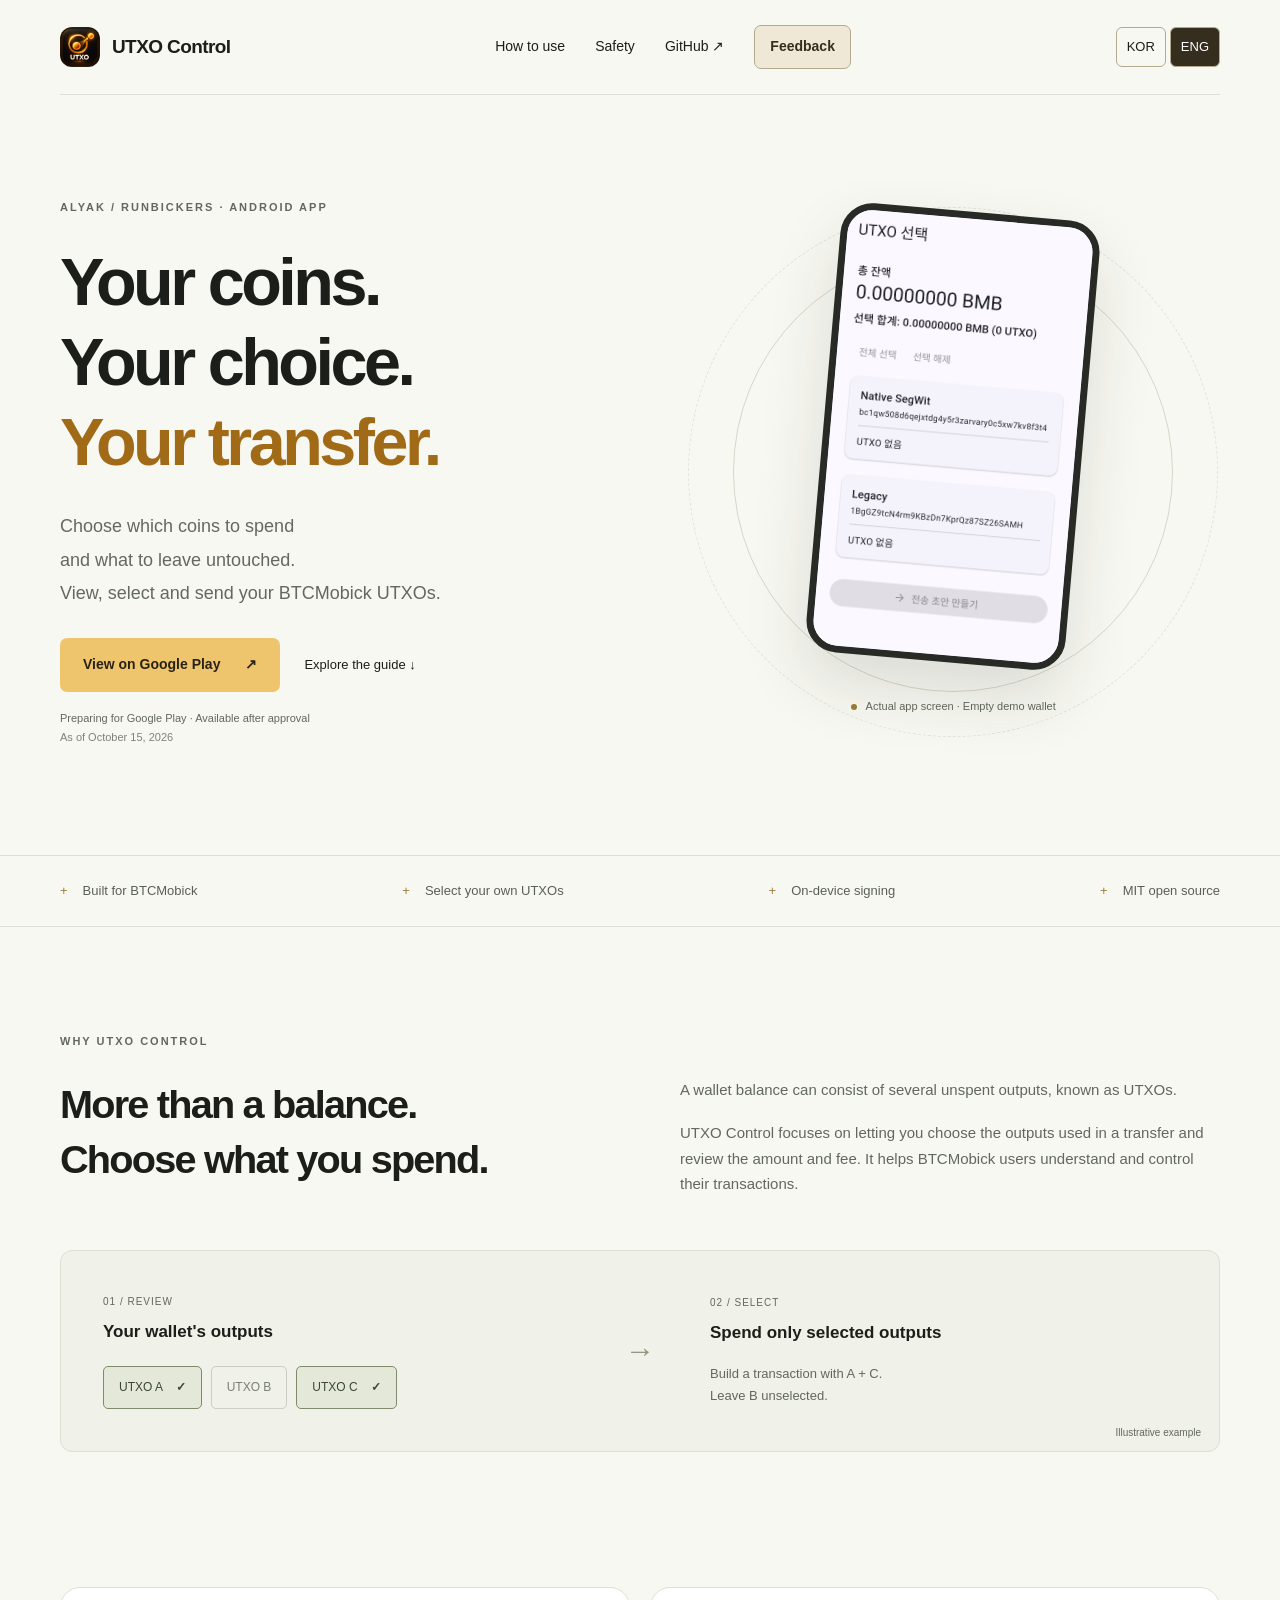
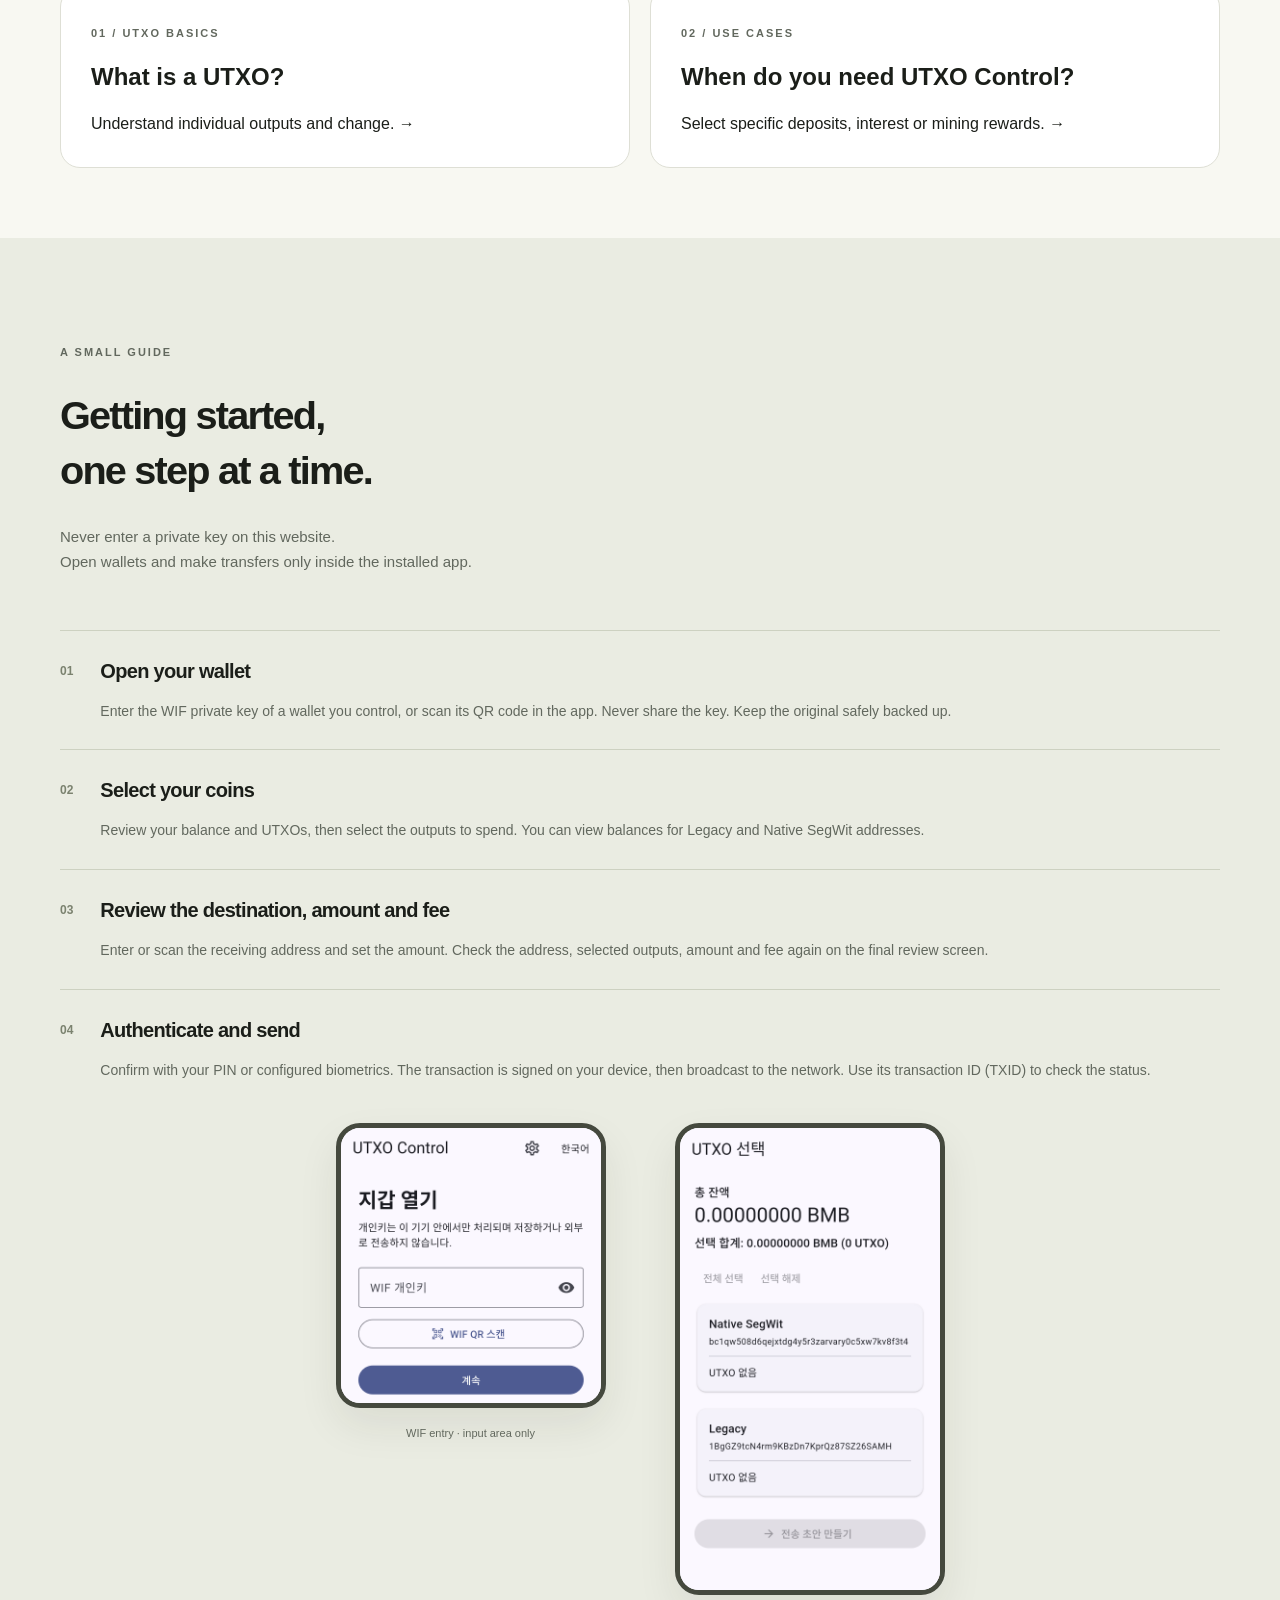
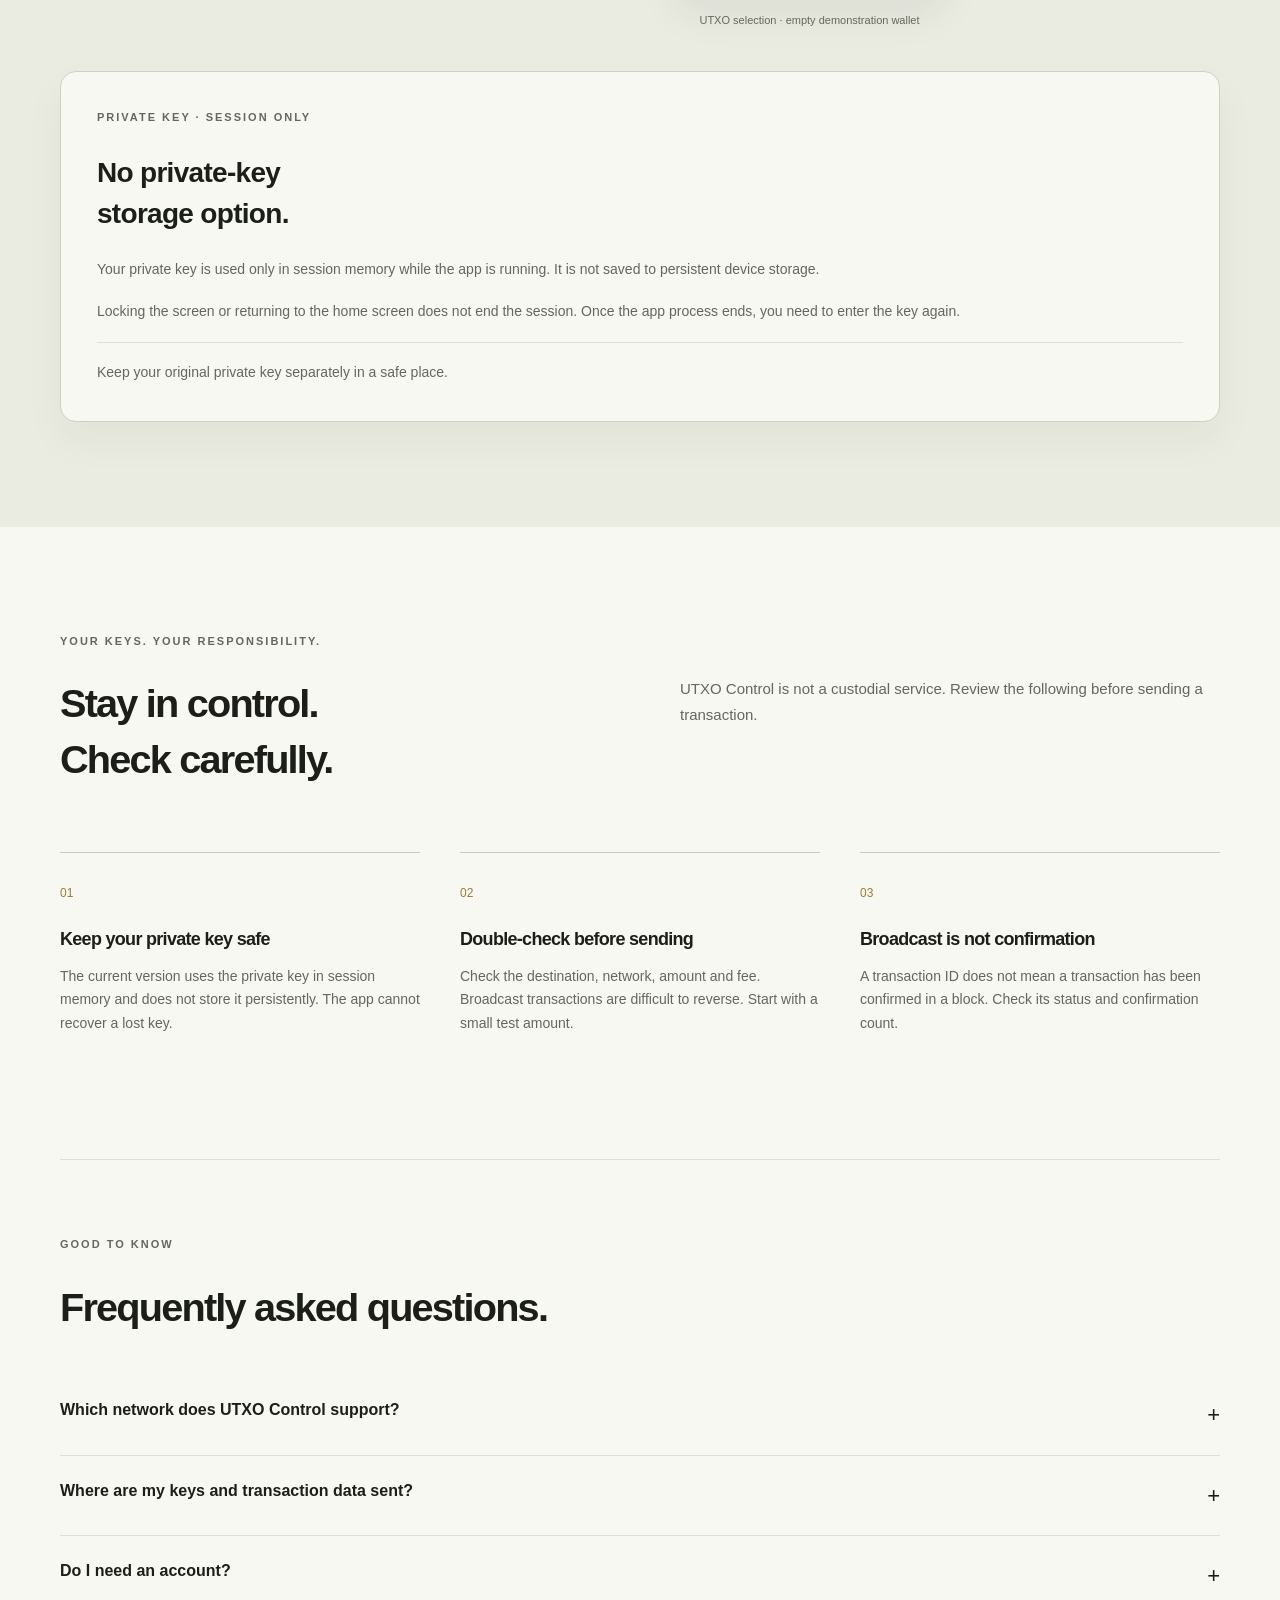
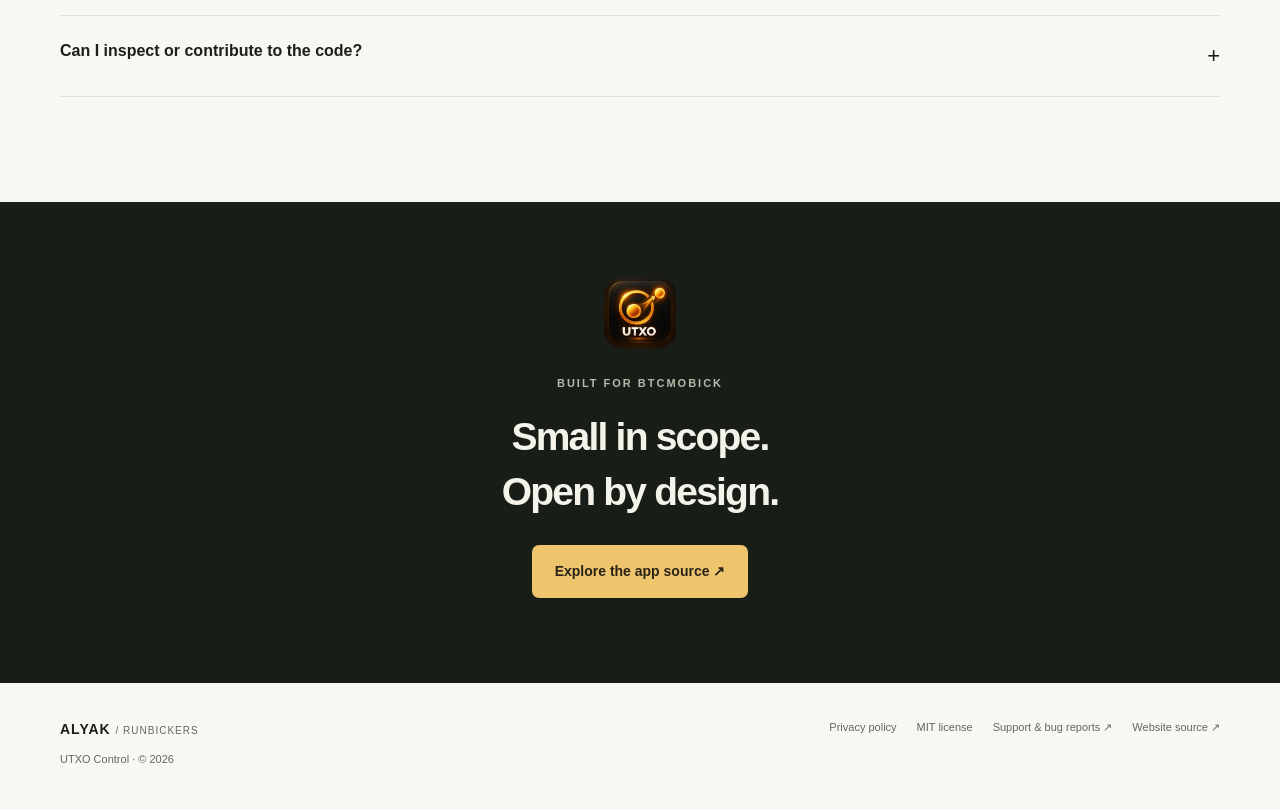
==== commit 9cadf015: "Add bilingual UTXO basics and conditional use case guides" ====
--- a/en.html
+++ b/en.html
@@ -7,14 +7,15 @@
 <meta name="theme-color" content="#161713">
 <meta property="og:title" content="UTXO Control — Your coins. Your choice."><meta property="og:description" content="Simple, transparent coin control for BTCMobick."><meta property="og:type" content="website"><meta property="og:url" content="https://utxo-control.runbickers.com/en.html"><meta property="og:image" content="https://utxo-control.runbickers.com/assets/icon.png">
 <link rel="canonical" href="https://utxo-control.runbickers.com/en.html"><link rel="alternate" hreflang="ko" href="https://utxo-control.runbickers.com/"><link rel="alternate" hreflang="en" href="https://utxo-control.runbickers.com/en.html">
-<link rel="icon" href="assets/icon.png"><link rel="stylesheet" href="style.css"><link rel="stylesheet" href="suggest.css"><link rel="stylesheet" href="key-notice.css">
-</head><body>
+<link rel="icon" href="assets/icon.png"><link rel="stylesheet" href="style.css"><link rel="stylesheet" href="suggest.css"><link rel="stylesheet" href="key-notice.css?v=20261016-screens">
+<link rel="stylesheet" href="learn.css"></head><body>
 <a class="skip" href="#main">Skip to content</a>
 <header class="header wrap"><a class="brand" href="en.html" aria-label="UTXO Control home"><img src="assets/icon.png" width="40" height="40" alt=""><span>UTXO Control</span></a><nav aria-label="Main navigation"><a href="#guide">How to use</a><a href="#safety">Safety</a><a href="https://github.com/JeongwooShin/BTCMobickCoinControl">GitHub ↗</a><button class="suggest-button" id="suggest-button" type="button">Feedback</button></nav><div class="languages" role="navigation" aria-label="Language"><a href="./" lang="ko">KOR</a><a href="en.html" lang="en" aria-current="page">ENG</a></div></header>
 <main id="main">
 <section class="hero wrap"><div class="hero-copy"><p class="eyebrow">ALYAK / RUNBICKERS · ANDROID APP</p><h1>Your coins.<br>Your choice.<br><em>Your transfer.</em></h1><p class="lead">Choose which coins to spend<br>and what to leave untouched.<br>View, select and send your BTCMobick UTXOs.</p><div class="actions"><a class="button gold" href="https://play.google.com/store/apps/details?id=com.runbickers.btcmobick_coin_control">View on Google Play <span>↗</span></a><a class="text-link" href="#guide">Explore the guide ↓</a></div><p class="release">Preparing for Google Play · Available after approval <span>As of October 15, 2026</span></p></div><div class="hero-visual"><span class="orbit orbit-one"></span><span class="orbit orbit-two"></span><div class="device"><img src="assets/utxo-selection.png" width="1080" height="1920" alt="Actual Korean app screen showing UTXO selection, balances and Legacy and Native SegWit addresses" fetchpriority="high"></div><p class="visual-caption"><span></span> Actual app screen · Empty demo wallet</p></div></section>
 <div class="facts"><div class="wrap fact-row"><span>Built for BTCMobick</span><span>Select your own UTXOs</span><span>On-device signing</span><span>MIT open source</span></div></div>
 <section class="intro wrap section" id="about"><p class="eyebrow">WHY UTXO CONTROL</p><div class="split"><h2>More than a balance.<br>Choose what you spend.</h2><div><p>A wallet balance can consist of several unspent outputs, known as UTXOs.</p><p>UTXO Control focuses on letting you choose the outputs used in a transfer and review the amount and fee. It helps BTCMobick users understand and control their transactions.</p></div></div><div class="concept" aria-label="Example of UTXO selection"><div><span class="tiny">01 / REVIEW</span><strong>Your wallet's outputs</strong><div class="coins"><span class="coin chosen">UTXO A <b>✓</b></span><span class="coin">UTXO B</span><span class="coin chosen">UTXO C <b>✓</b></span></div></div><span class="arrow" aria-hidden="true">→</span><div><span class="tiny">02 / SELECT</span><strong>Spend only selected outputs</strong><p>Build a transaction with A + C.<br>Leave B unselected.</p></div><span class="example">Illustrative example</span></div></section>
+<section class="wrap" aria-label="Learn about UTXOs"><div class="learn-links"><a href="utxo-en.html"><span class="eyebrow">01 / UTXO BASICS</span><strong>What is a UTXO?</strong><span>Understand individual outputs and change. →</span></a><a href="use-cases-en.html"><span class="eyebrow">02 / USE CASES</span><strong>When do you need UTXO Control?</strong><span>Select specific deposits, interest or mining rewards. →</span></a></div></section>
 <section class="guide section" id="guide"><div class="wrap"><p class="eyebrow">A SMALL GUIDE</p><h2>Getting started,<br>one step at a time.</h2><p class="section-intro">Never enter a private key on this website.<br>Open wallets and make transfers only inside the installed app.</p><div class="guide-layout"><ol class="steps"><li><span>01</span><div><h3>Open your wallet</h3><p>Enter the WIF private key of a wallet you control, or scan its QR code in the app. Never share the key. Keep the original safely backed up.</p></div></li><li><span>02</span><div><h3>Select your coins</h3><p>Review your balance and UTXOs, then select the outputs to spend. You can view balances for Legacy and Native SegWit addresses.</p></div></li><li><span>03</span><div><h3>Review the destination, amount and fee</h3><p>Enter or scan the receiving address and set the amount. Check the address, selected outputs, amount and fee again on the final review screen.</p></div></li><li><span>04</span><div><h3>Authenticate and send</h3><p>Confirm with your PIN or configured biometrics. The transaction is signed on your device, then broadcast to the network. Use its transaction ID (TXID) to check the status.</p></div></li></ol><div class="guide-screens" aria-label="App screen examples"><figure><div class="screen-frame wif-crop"><img src="assets/wallet-open.png" width="1080" height="1920" loading="lazy" alt="WIF private-key entry, QR scan and Continue button"></div><figcaption>WIF entry · input area only</figcaption></figure><figure><div class="screen-frame"><img src="assets/utxo-selection.png" width="1080" height="1920" loading="lazy" alt="UTXO selection: Legacy and Native SegWit lists"></div><figcaption>UTXO selection · empty demonstration wallet</figcaption></figure></div><aside class="key-notice" aria-labelledby="key-notice-title"><p class="eyebrow">PRIVATE KEY · SESSION ONLY</p><h3 id="key-notice-title">No private-key<br>storage option.</h3><p>Your private key is used only in session memory while the app is running. It is not saved to persistent device storage.</p><p>Locking the screen or returning to the home screen does not end the session. Once the app process ends, you need to enter the key again.</p><p class="key-reminder">Keep your original private key separately in a safe place.</p></aside></div></div></section>
 <section class="wrap section safety" id="safety"><p class="eyebrow">YOUR KEYS. YOUR RESPONSIBILITY.</p><div class="split"><h2>Stay in control.<br>Check carefully.</h2><p>UTXO Control is not a custodial service. Review the following before sending a transaction.</p></div><div class="safety-grid"><article><span>01</span><h3>Keep your private key safe</h3><p>The current version uses the private key in session memory and does not store it persistently. The app cannot recover a lost key.</p></article><article><span>02</span><h3>Double-check before sending</h3><p>Check the destination, network, amount and fee. Broadcast transactions are difficult to reverse. Start with a small test amount.</p></article><article><span>03</span><h3>Broadcast is not confirmation</h3><p>A transaction ID does not mean a transaction has been confirmed in a block. Check its status and confirmation count.</p></article></div></section>
 <section class="faq wrap section"><p class="eyebrow">GOOD TO KNOW</p><h2>Frequently asked questions.</h2><details><summary>Which network does UTXO Control support?</summary><p>It is built for BTCMobick. Do not assume it supports other networks. Similar-looking addresses do not guarantee network compatibility.</p></details><details><summary>Where are my keys and transaction data sent?</summary><p>Signing takes place on your device. The app is designed not to send the private key itself to the lookup server. Balance queries and transaction broadcasting use external network services, which may receive address-related queries and your IP address. See the privacy policy for details.</p></details><details><summary>Do I need an account?</summary><p>No separate service account is required. The app PIN is a local wallet lock, not an account password. Leaving the app during a transfer locks the screen and requires authentication when you return. This website contains no wallet connection, private-key entry, payment form or analytics scripts.</p></details><details><summary>Can I inspect or contribute to the code?</summary><p>Yes. The app source is available on GitHub under the MIT license. Report bugs and suggest improvements through GitHub Issues. Never include private keys, recovery phrases or personal information.</p></details></section>
--- a/learn.css
+++ b/learn.css
@@ -0,0 +1 @@
+.learn-links{display:grid;grid-template-columns:1fr 1fr;gap:20px;margin:30px 0 70px}.learn-links a{display:block;padding:30px;border:1px solid #dedfd5;border-radius:20px;text-decoration:none;background:#fff;color:#1b1e19}.learn-links strong{display:block;font-size:24px;margin:12px 0}.learn-links a:hover{border-color:#96702b}.learn-page{max-width:900px;padding-top:70px;padding-bottom:80px}.learn-page h1{font-size:clamp(36px,6vw,66px);line-height:1.15;letter-spacing:-.045em;margin:20px 0 30px}.learn-page h2{font-size:28px;margin:42px 0 15px}.learn-page p,.learn-page li{font-size:18px;line-height:1.85}.learn-page a{text-underline-offset:4px}.learn-note{background:#f6e8bf;border-radius:18px;padding:24px;margin:28px 0}.learn-diagram{display:grid;grid-template-columns:1fr 1fr;gap:16px;margin:28px 0}.learn-diagram div{padding:24px;border:1px solid #dedfd5;border-radius:18px;background:white}.learn-diagram strong{display:block;margin-bottom:12px}.learn-page .sources{font-size:14px;color:#62685e;border-top:1px solid #dedfd5;padding-top:22px}.learn-page .next{display:inline-block;margin-top:26px;font-weight:700}.learn-head{display:flex;justify-content:space-between;gap:20px;align-items:center;padding-top:22px;padding-bottom:22px;border-bottom:1px solid #dedfd5}.learn-head .languages{white-space:nowrap}@media(max-width:640px){.learn-links,.learn-diagram{grid-template-columns:1fr}.learn-page{padding-top:40px}.learn-links a{padding:24px}.learn-page h2{font-size:24px}.learn-head .brand{font-size:16px}}
